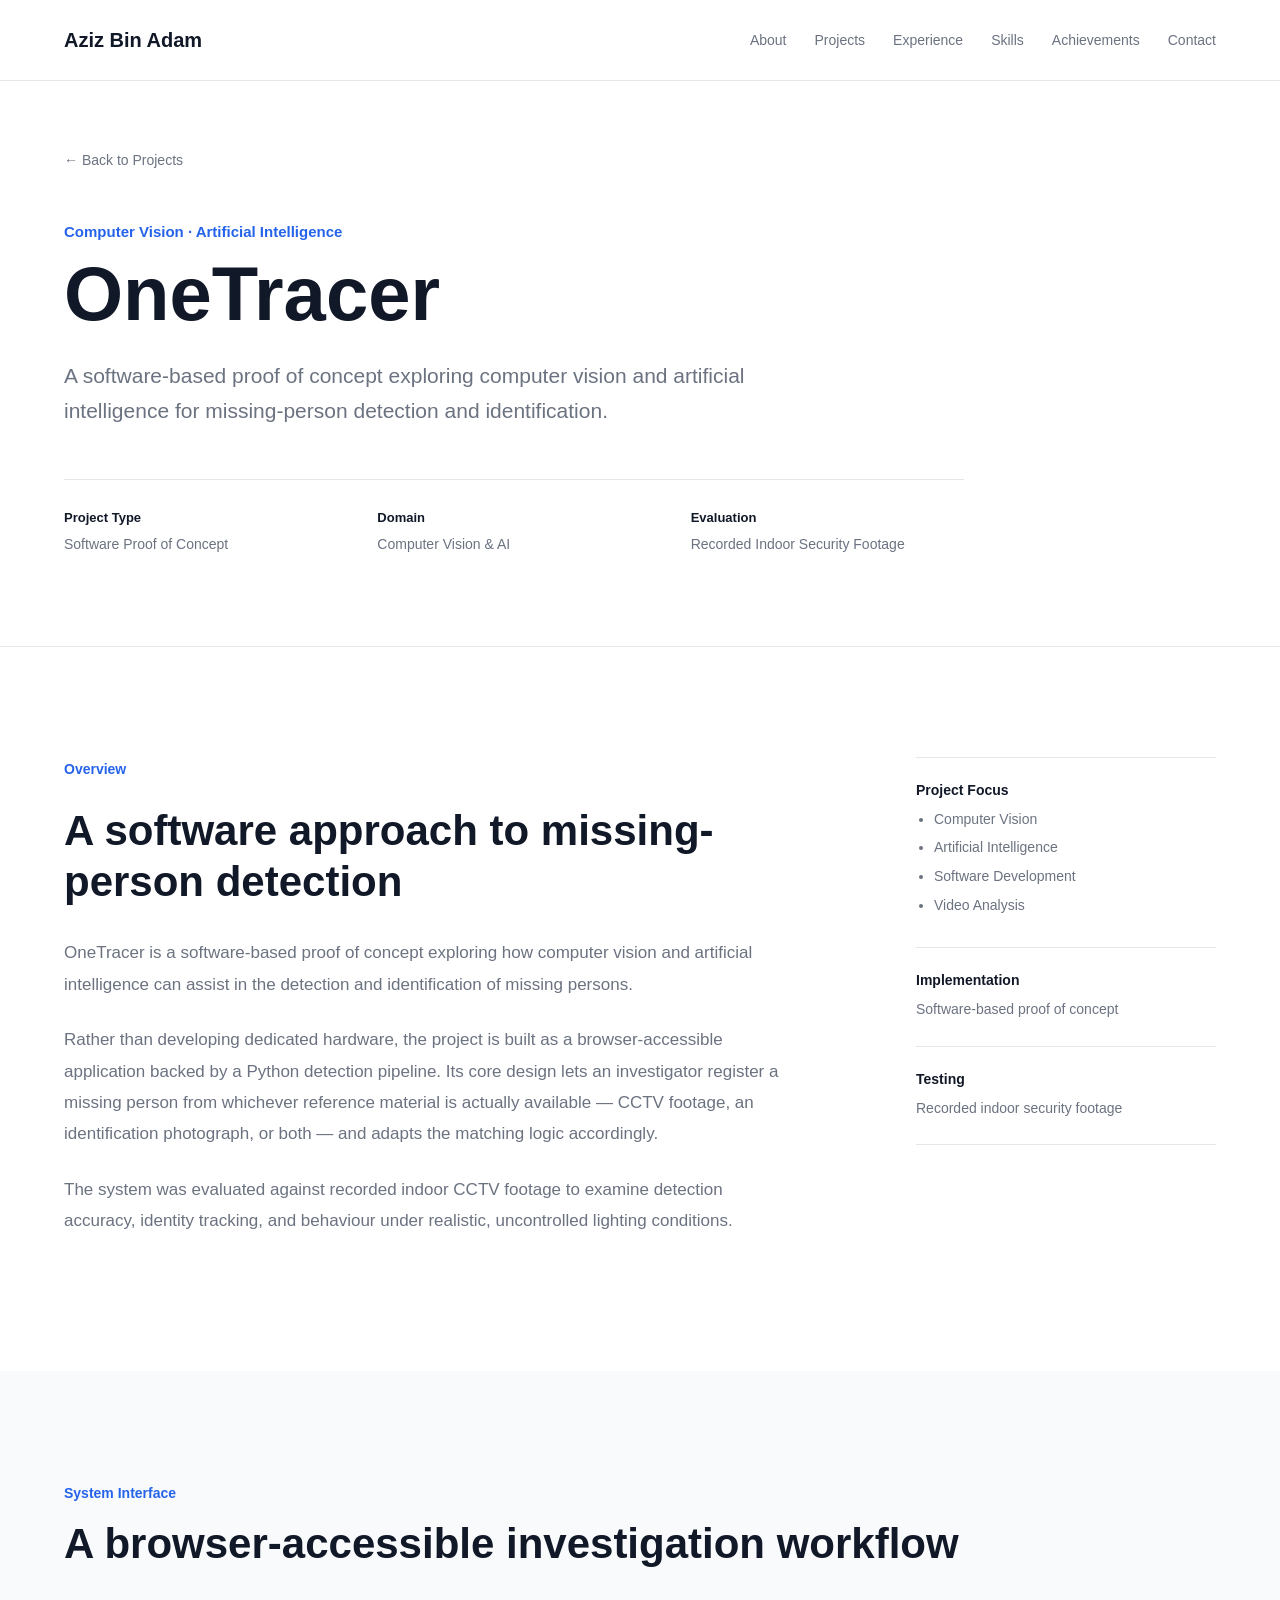
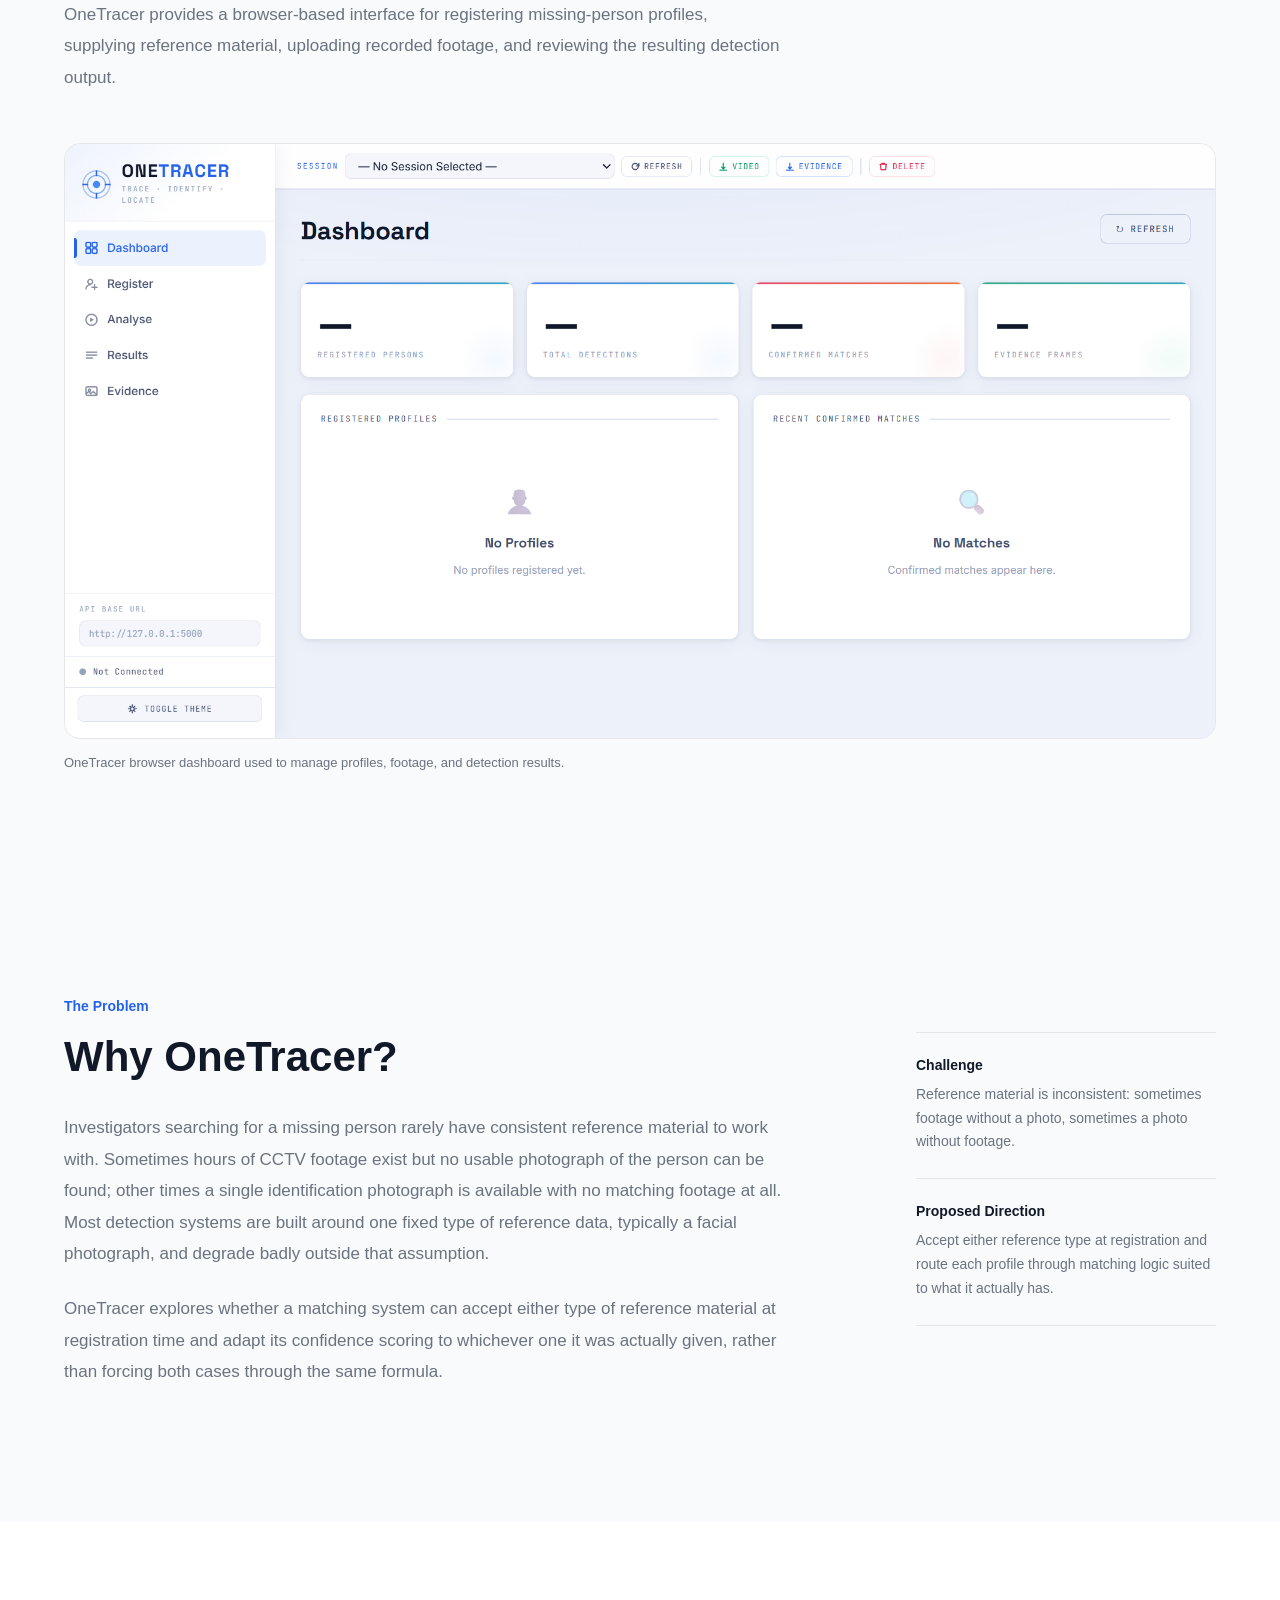
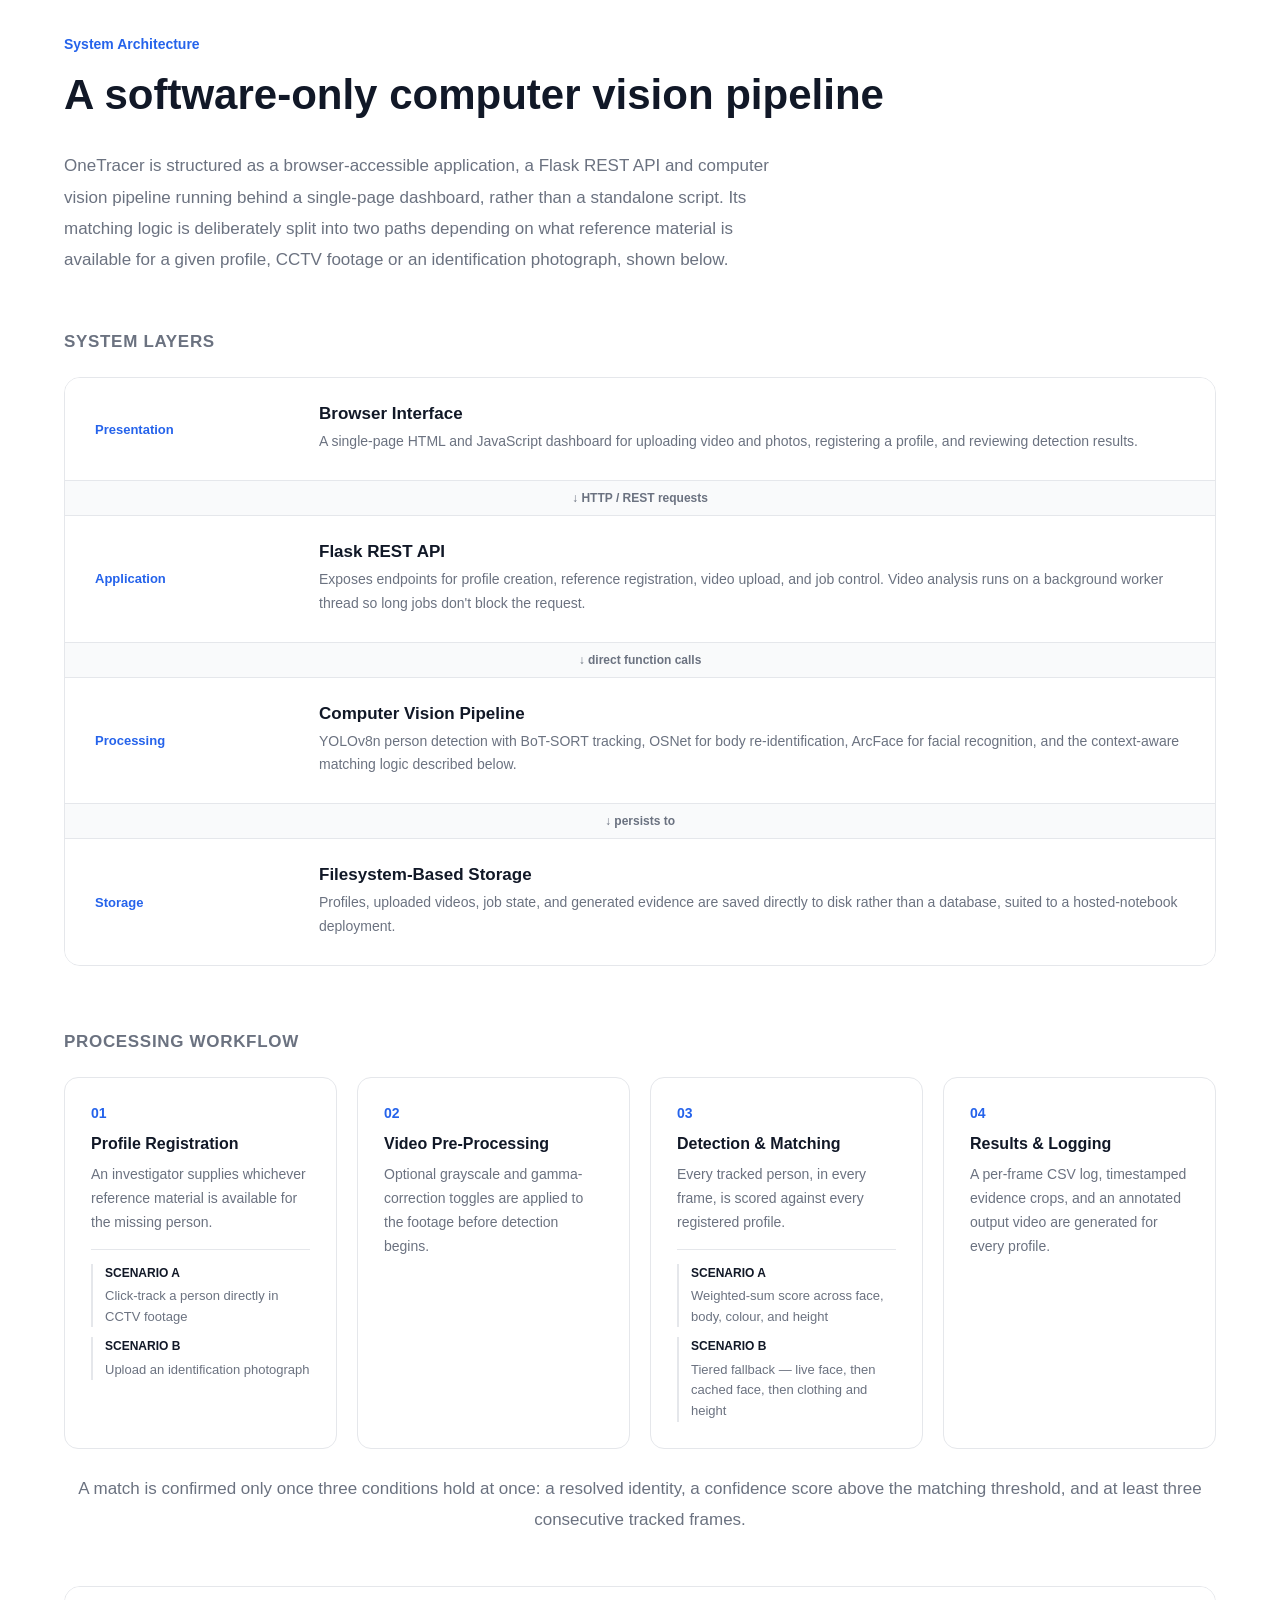
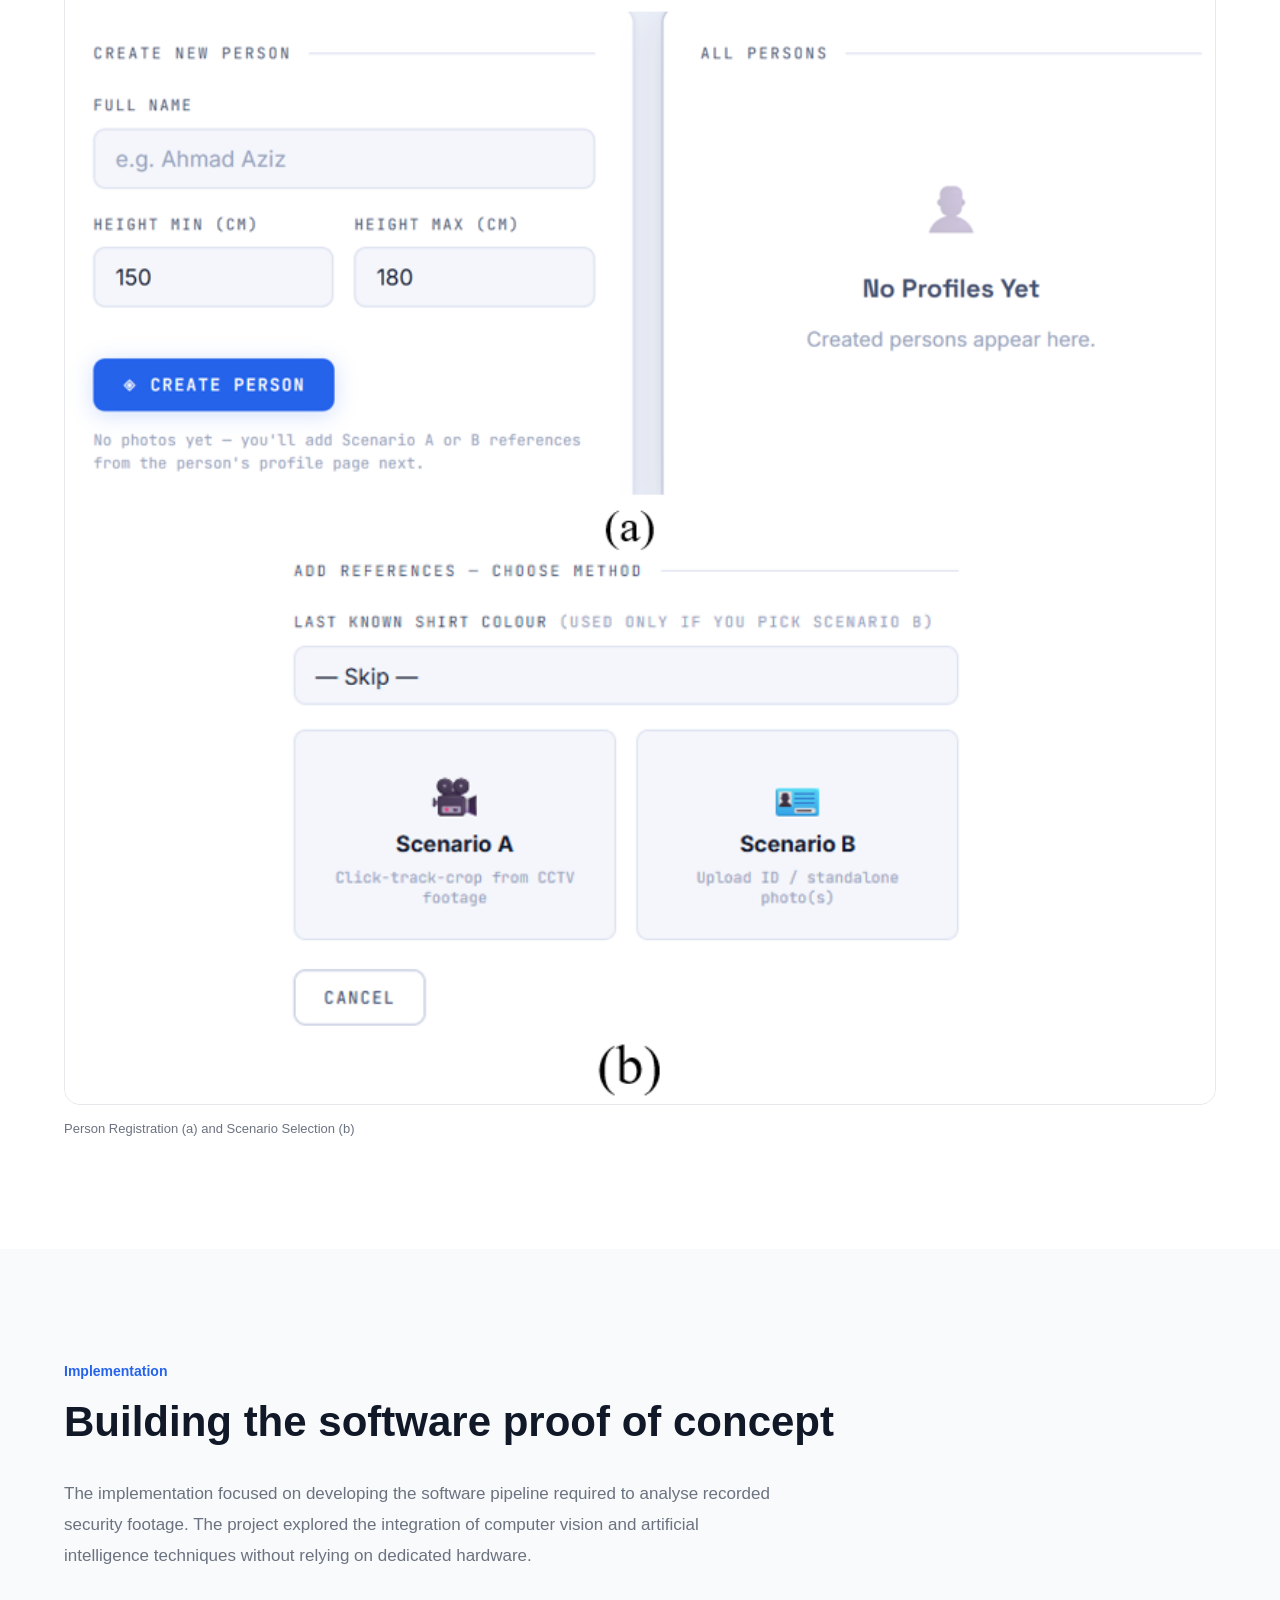
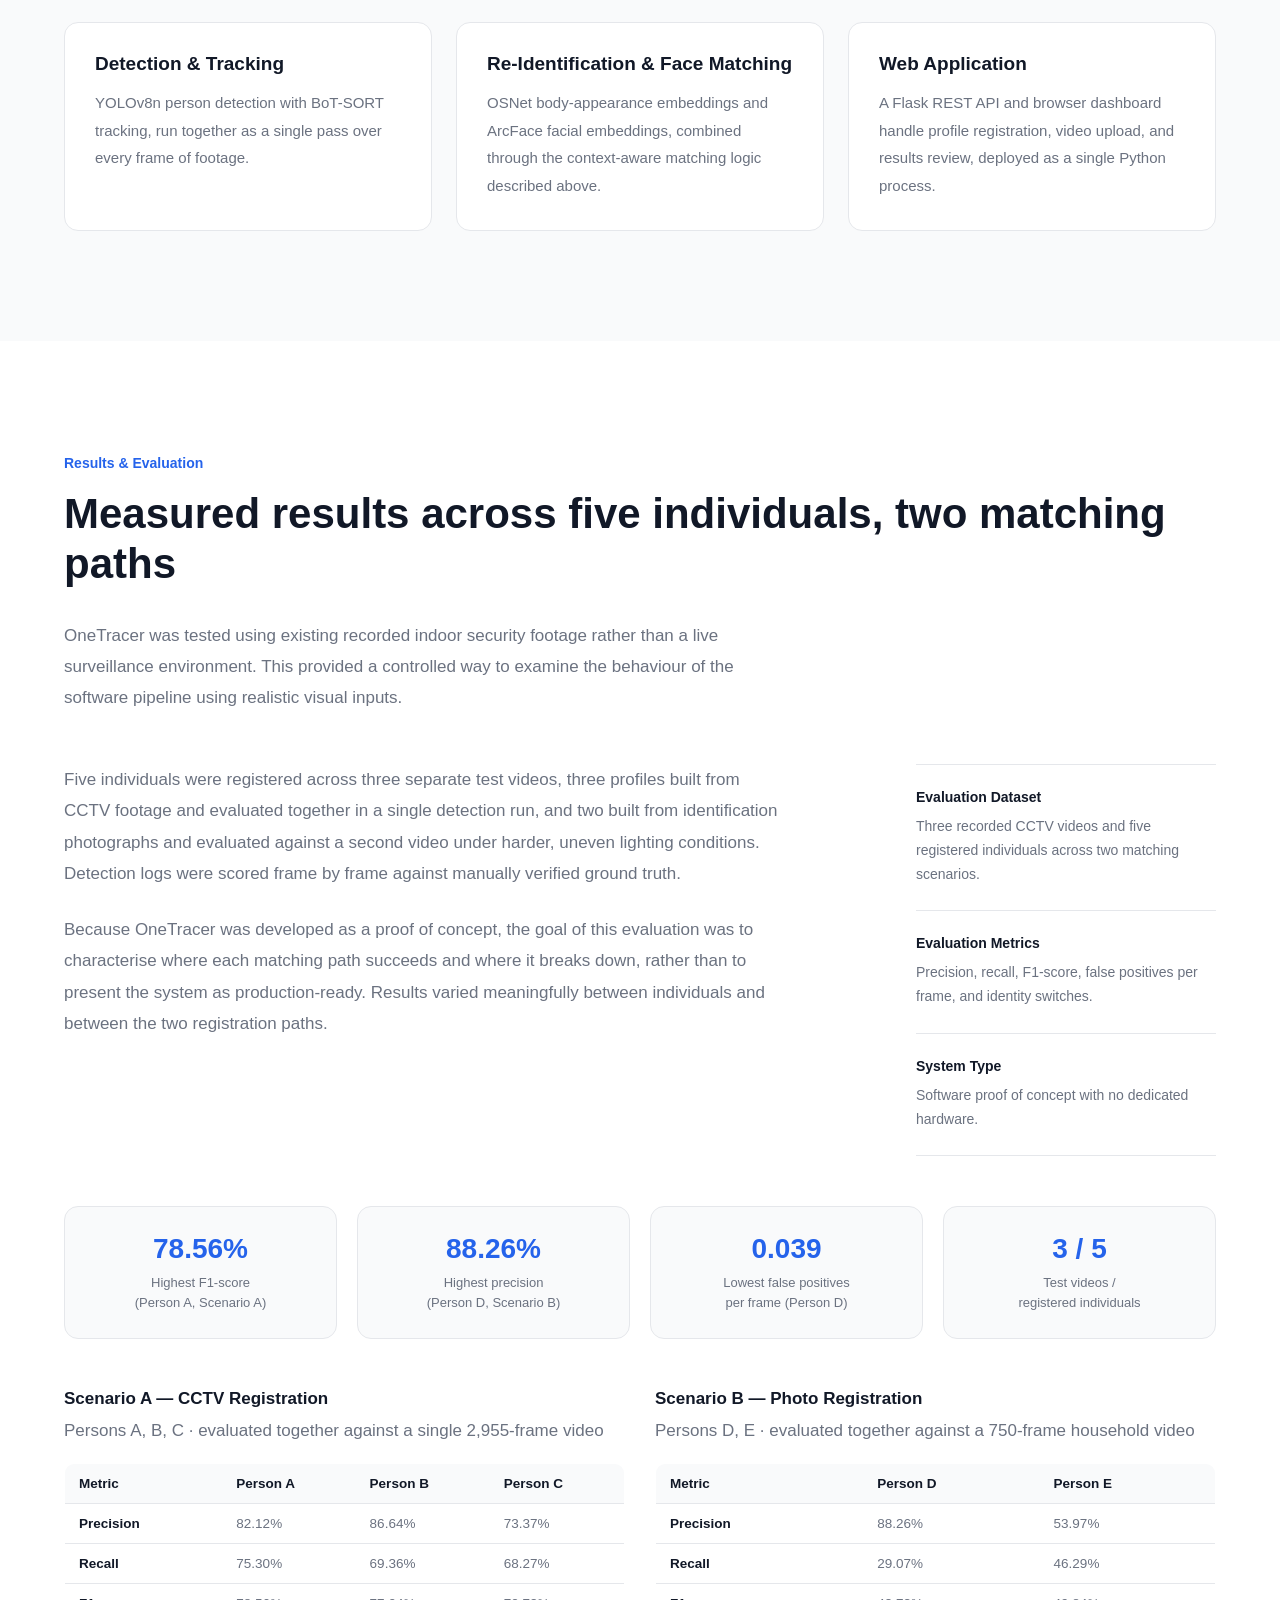
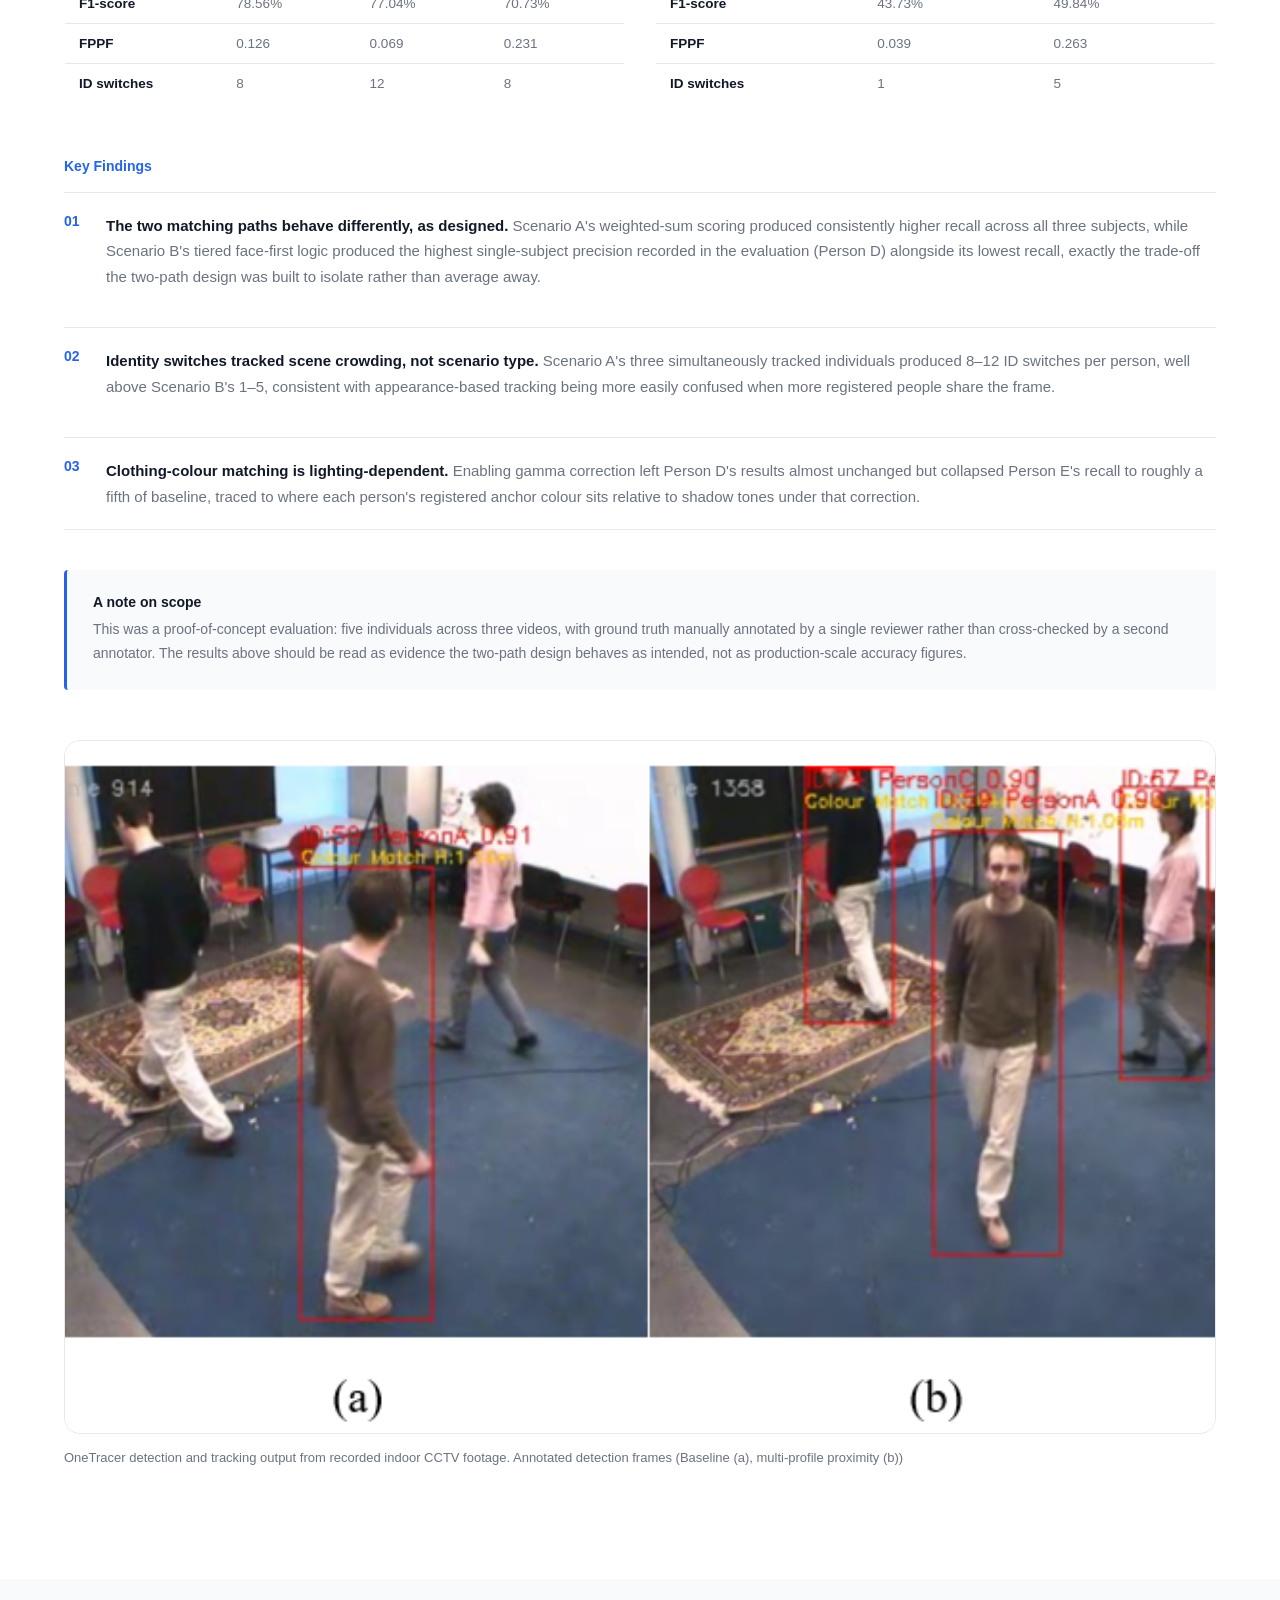
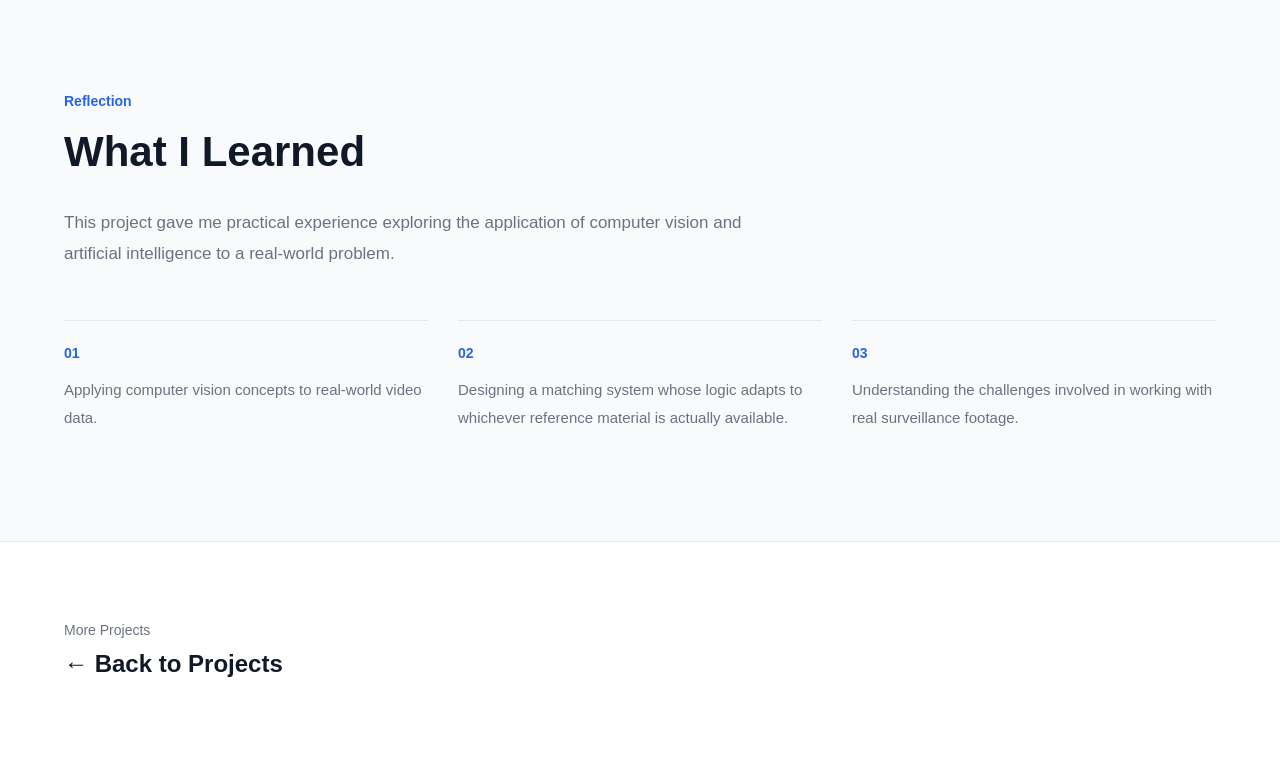
==== projects/onetracer.html @ 80091f70 "Add projects section and project pages" ====
<!DOCTYPE html>
<html lang="en">

<head>

    <meta charset="UTF-8">

    <meta
        name="viewport"
        content="width=device-width, initial-scale=1.0"
    >

    <title>OneTracer | Aziz Bin Adam</title>

    <meta
        name="description"
        content="OneTracer — a software-based computer vision and AI proof of concept for missing-person detection and identification."
    >

    <link
        rel="stylesheet"
        href="../css/style.css"
    >



</head>


<body>

    <!-- Navigation -->

    <nav>

        <div class="container nav-container">

            <a
                href="../index.html"
                class="logo"
            >
                Aziz Bin Adam
            </a>


            <button
                class="menu-toggle"
                aria-label="Open navigation menu"
            >
                ☰
            </button>


            <ul class="nav-links">

                <li>
                    <a href="../index.html#about">
                        About
                    </a>
                </li>

                <li>
                    <a href="../index.html#projects">
                        Projects
                    </a>
                </li>

                <li>
                    <a href="../index.html#experience">
                        Experience
                    </a>
                </li>

                <li>
                    <a href="../index.html#skills">
                        Skills
                    </a>
                </li>

                <li>
                    <a href="../index.html#achievements">
                        Achievements
                    </a>
                </li>

                <li>
                    <a href="../index.html#contact">
                        Contact
                    </a>
                </li>

            </ul>

        </div>

    </nav>


    <!-- Project Hero -->

    <main>

        <section class="project-hero">

            <div class="container">

                <a
                    href="../index.html#projects"
                    class="back-link"
                >
                    ← Back to Projects
                </a>


                <p class="intro">
                    Computer Vision · Artificial Intelligence
                </p>


                <h1>
                    OneTracer
                </h1>


                <p class="project-lead">

                    A software-based proof of concept exploring
                    computer vision and artificial intelligence
                    for missing-person detection and identification.

                </p>


                <div class="project-meta">

                    <div>

                        <span class="meta-label">
                            Project Type
                        </span>

                        <span class="meta-value">
                            Software Proof of Concept
                        </span>

                    </div>


                    <div>

                        <span class="meta-label">
                            Domain
                        </span>

                        <span class="meta-value">
                            Computer Vision & AI
                        </span>

                    </div>


                    <div>

                        <span class="meta-label">
                            Evaluation
                        </span>

                        <span class="meta-value">
                            Recorded Indoor Security Footage
                        </span>

                    </div>

                </div>

            </div>

        </section>


        <!-- Overview -->

        <section class="project-section">
            <div class="container">

                <div class="project-layout">

                    <div class="project-main">

                        <p class="section-eyebrow">Overview</p>

                        <h2>A software approach to missing-person detection</h2>

                        <p>
                            OneTracer is a software-based proof of concept exploring
                            how computer vision and artificial intelligence can assist
                            in the detection and identification of missing persons.
                        </p>

                        <p>
                            Rather than developing dedicated hardware, the project is
                            built as a browser-accessible application backed by a Python
                            detection pipeline. Its core design lets an investigator
                            register a missing person from whichever reference material
                            is actually available — CCTV footage, an identification
                            photograph, or both — and adapts the matching logic accordingly.
                        </p>

                        <p>
                            The system was evaluated against recorded indoor CCTV footage
                            to examine detection accuracy, identity tracking, and behaviour
                            under realistic, uncontrolled lighting conditions.
                        </p>

                    </div>

                    <aside class="project-sidebar">

                        <div class="info-block">
                            <h3>Project Focus</h3>
                            <ul>
                                <li>Computer Vision</li>
                                <li>Artificial Intelligence</li>
                                <li>Software Development</li>
                                <li>Video Analysis</li>
                            </ul>
                        </div>

                        <div class="info-block">
                            <h3>Implementation</h3>
                            <p>Software-based proof of concept</p>
                        </div>

                        <div class="info-block">
                            <h3>Testing</h3>
                            <p>Recorded indoor security footage</p>
                        </div>

                    </aside>

                </div>

            </div>
        </section>

            <!-- System Interface -->

            <section class="project-section project-section-alt">

                <div class="container">

                    <p class="section-eyebrow">
                        System Interface
                    </p>

                    <h2>
                        A browser-accessible investigation workflow
                    </h2>

                    <p class="section-description">

                        OneTracer provides a browser-based interface for registering
                        missing-person profiles, supplying reference material, uploading
                        recorded footage, and reviewing the resulting detection output.

                    </p>

                    <figure class="project-media-item">

                        <img
                            src="../images/onetracer/dashboard.png"
                            alt="OneTracer browser dashboard"
                        >

                        <figcaption>
                            OneTracer browser dashboard used to manage profiles,
                            footage, and detection results.
                        </figcaption>

                    </figure>

                </div>

            </section>

        <!-- Problem -->

        <section class="project-section project-section-alt">
            <div class="container">

                <p class="section-eyebrow">The Problem</p>

                <div class="project-layout">

                    <div class="project-main">

                        <h2>Why OneTracer?</h2>

                        <p>
                            Investigators searching for a missing person rarely have
                            consistent reference material to work with. Sometimes hours of
                            CCTV footage exist but no usable photograph of the person can
                            be found; other times a single identification photograph is
                            available with no matching footage at all. Most detection
                            systems are built around one fixed type of reference data,
                            typically a facial photograph, and degrade badly outside that
                            assumption.
                        </p>

                        <p>
                            OneTracer explores whether a matching system can accept either
                            type of reference material at registration time and adapt its
                            confidence scoring to whichever one it was actually given,
                            rather than forcing both cases through the same formula.
                        </p>

                    </div>

                    <aside class="project-sidebar">

                        <div class="info-block">
                            <h3>Challenge</h3>
                            <p>
                                Reference material is inconsistent: sometimes footage
                                without a photo, sometimes a photo without footage.
                            </p>
                        </div>

                        <div class="info-block">
                            <h3>Proposed Direction</h3>
                            <p>
                                Accept either reference type at registration and route
                                each profile through matching logic suited to what it
                                actually has.
                            </p>
                        </div>

                    </aside>

                </div>

            </div>
        </section>


        <!-- System Architecture -->

        <section class="project-section">

            <div class="container">

                <p class="section-eyebrow">
                    System Architecture
                </p>

                <h2>
                    A software-only computer vision pipeline
                </h2>

                <p class="section-description">

                    OneTracer is structured as a browser-accessible application, a
                    Flask REST API and computer vision pipeline running behind a
                    single-page dashboard, rather than a standalone script. Its
                    matching logic is deliberately split into two paths depending on
                    what reference material is available for a given profile, CCTV
                    footage or an identification photograph, shown below.

                </p>

                <div class="arch-diagram">

                    <p class="arch-label">
                        System Layers
                    </p>

                    <div class="arch-layers">

                        <div class="arch-layer">

                            <span class="arch-layer-tag">
                                Presentation
                            </span>

                            <div>
                                <h3>Browser Interface</h3>
                                <p>
                                    A single-page HTML and JavaScript dashboard for uploading
                                    video and photos, registering a profile, and reviewing
                                    detection results.
                                </p>
                            </div>

                        </div>

                        <div class="arch-connector">
                            ↓ HTTP / REST requests
                        </div>

                        <div class="arch-layer">

                            <span class="arch-layer-tag">
                                Application
                            </span>

                            <div>
                                <h3>Flask REST API</h3>
                                <p>
                                    Exposes endpoints for profile creation, reference
                                    registration, video upload, and job control. Video
                                    analysis runs on a background worker thread so long jobs
                                    don't block the request.
                                </p>
                            </div>

                        </div>

                        <div class="arch-connector">
                            ↓ direct function calls
                        </div>

                        <div class="arch-layer">

                            <span class="arch-layer-tag">
                                Processing
                            </span>

                            <div>
                                <h3>Computer Vision Pipeline</h3>
                                <p>
                                    YOLOv8n person detection with BoT-SORT tracking, OSNet
                                    for body re-identification, ArcFace for facial
                                    recognition, and the context-aware matching logic
                                    described below.
                                </p>
                            </div>

                        </div>

                        <div class="arch-connector">
                            ↓ persists to
                        </div>

                        <div class="arch-layer">

                            <span class="arch-layer-tag">
                                Storage
                            </span>

                            <div>
                                <h3>Filesystem-Based Storage</h3>
                                <p>
                                    Profiles, uploaded videos, job state, and generated
                                    evidence are saved directly to disk rather than a
                                    database, suited to a hosted-notebook deployment.
                                </p>
                            </div>

                        </div>

                    </div>

                    <p class="arch-label">
                        Processing Workflow
                    </p>

                    <div class="arch-workflow">

                        <div class="arch-module">

                            <span class="arch-module-num">01</span>

                            <h3>Profile Registration</h3>

                            <p>
                                An investigator supplies whichever reference material is
                                available for the missing person.
                            </p>

                            <div class="arch-branches">

                                <div class="arch-branch">
                                    <strong>Scenario A</strong>
                                    Click-track a person directly in CCTV footage
                                </div>

                                <div class="arch-branch">
                                    <strong>Scenario B</strong>
                                    Upload an identification photograph
                                </div>

                            </div>

                        </div>

                        <div class="arch-module">

                            <span class="arch-module-num">02</span>

                            <h3>Video Pre-Processing</h3>

                            <p>
                                Optional grayscale and gamma-correction toggles are applied
                                to the footage before detection begins.
                            </p>

                        </div>

                        <div class="arch-module">

                            <span class="arch-module-num">03</span>

                            <h3>Detection &amp; Matching</h3>

                            <p>
                                Every tracked person, in every frame, is scored against
                                every registered profile.
                            </p>

                            <div class="arch-branches">

                                <div class="arch-branch">
                                    <strong>Scenario A</strong>
                                    Weighted-sum score across face, body, colour, and height
                                </div>

                                <div class="arch-branch">
                                    <strong>Scenario B</strong>
                                    Tiered fallback — live face, then cached face, then
                                    clothing and height
                                </div>

                            </div>

                        </div>

                        <div class="arch-module">

                            <span class="arch-module-num">04</span>

                            <h3>Results &amp; Logging</h3>

                            <p>
                                A per-frame CSV log, timestamped evidence crops, and an
                                annotated output video are generated for every profile.
                            </p>

                        </div>

                    </div>

                    <p class="arch-note">
                        A match is confirmed only once three conditions hold at once: a
                        resolved identity, a confidence score above the matching threshold,
                        and at least three consecutive tracked frames.
                    </p>
                    
                    <div class="project-media-grid">

                        <figure class="project-media-item">

                            <img
                                src="../images/onetracer/registration.png"
                                alt="OneTracer missing-person profile registration interface"
                            >

                            <figcaption>
                                Person Registration (a) and Scenario Selection (b)
                            </figcaption>

                        </figure>

                    </div>
                </div>

            </div>

        </section>


        <!-- Implementation -->

        <section class="project-section project-section-alt">

            <div class="container">

                <p class="section-eyebrow">
                    Implementation
                </p>

                <h2>
                    Building the software proof of concept
                </h2>

                <p class="section-description">

                    The implementation focused on developing the software pipeline
                    required to analyse recorded security footage. The project
                    explored the integration of computer vision and artificial
                    intelligence techniques without relying on dedicated hardware.

                </p>


                <div class="technology-grid">

                    <div class="technology-card">
                        <h3>Detection &amp; Tracking</h3>
                        <p>
                            YOLOv8n person detection with BoT-SORT tracking, run
                            together as a single pass over every frame of footage.
                        </p>
                    </div>

                    <div class="technology-card">
                        <h3>Re-Identification &amp; Face Matching</h3>
                        <p>
                            OSNet body-appearance embeddings and ArcFace facial
                            embeddings, combined through the context-aware matching
                            logic described above.
                        </p>
                    </div>

                    <div class="technology-card">
                        <h3>Web Application</h3>
                        <p>
                            A Flask REST API and browser dashboard handle profile
                            registration, video upload, and results review, deployed
                            as a single Python process.
                        </p>
                    </div>

                </div>

            </div>

        </section>


        <!-- Testing & Evaluation -->

        <section class="project-section">

            <div class="container">

                <p class="section-eyebrow">
                    Results &amp; Evaluation
                </p>

                <h2>
                    Measured results across five individuals, two matching paths
                </h2>

                <p class="section-description">

                    OneTracer was tested using existing recorded indoor security
                    footage rather than a live surveillance environment. This
                    provided a controlled way to examine the behaviour of the
                    software pipeline using realistic visual inputs.

                </p>


                <div class="project-layout">

                    <div class="project-main">

                        <p>
                            Five individuals were registered across three separate test
                            videos, three profiles built from CCTV footage and evaluated
                            together in a single detection run, and two built from
                            identification photographs and evaluated against a second
                            video under harder, uneven lighting conditions. Detection
                            logs were scored frame by frame against manually verified
                            ground truth.
                        </p>

                        <p>
                            Because OneTracer was developed as a proof of concept, the
                            goal of this evaluation was to characterise where each
                            matching path succeeds and where it breaks down, rather than
                            to present the system as production-ready. Results varied
                            meaningfully between individuals and between the two
                            registration paths.
                        </p>

                    </div>


                    <aside class="project-sidebar">

                        <div class="info-block">
                            <h3>Evaluation Dataset</h3>
                            <p>
                                Three recorded CCTV videos and five registered individuals
                                across two matching scenarios.
                            </p>
                        </div>

                        <div class="info-block">
                            <h3>Evaluation Metrics</h3>
                            <p>
                                Precision, recall, F1-score, false positives per frame,
                                and identity switches.
                            </p>
                        </div>


                        <div class="info-block">

                            <h3>
                                System Type
                            </h3>

                            <p>
                                Software proof of concept with no dedicated hardware.
                            </p>

                        </div>

                    </aside>

                </div>
                
                <div class="results-stats">

                    <div class="stat-card">
                        <div class="stat-value">78.56%</div>
                        <div class="stat-label">Highest F1-score<br>(Person A, Scenario A)</div>
                    </div>

                    <div class="stat-card">
                        <div class="stat-value">88.26%</div>
                        <div class="stat-label">Highest precision<br>(Person D, Scenario B)</div>
                    </div>

                    <div class="stat-card">
                        <div class="stat-value">0.039</div>
                        <div class="stat-label">Lowest false positives<br>per frame (Person D)</div>
                    </div>

                    <div class="stat-card">
                        <div class="stat-value">3 / 5</div>
                        <div class="stat-label">Test videos /<br>registered individuals</div>
                    </div>

                </div>

                <div class="results-tables">

                    <div class="results-table-block">

                        <h3>Scenario A — CCTV Registration</h3>
                        <p class="results-table-note">
                            Persons A, B, C · evaluated together against a single
                            2,955-frame video
                        </p>

                        <table class="results-table">
                            <thead>
                                <tr>
                                    <th>Metric</th>
                                    <th>Person A</th>
                                    <th>Person B</th>
                                    <th>Person C</th>
                                </tr>
                            </thead>
                            <tbody>
                                <tr>
                                    <td>Precision</td>
                                    <td>82.12%</td>
                                    <td>86.64%</td>
                                    <td>73.37%</td>
                                </tr>
                                <tr>
                                    <td>Recall</td>
                                    <td>75.30%</td>
                                    <td>69.36%</td>
                                    <td>68.27%</td>
                                </tr>
                                <tr>
                                    <td>F1-score</td>
                                    <td>78.56%</td>
                                    <td>77.04%</td>
                                    <td>70.73%</td>
                                </tr>
                                <tr>
                                    <td>FPPF</td>
                                    <td>0.126</td>
                                    <td>0.069</td>
                                    <td>0.231</td>
                                </tr>
                                <tr>
                                    <td>ID switches</td>
                                    <td>8</td>
                                    <td>12</td>
                                    <td>8</td>
                                </tr>
                            </tbody>
                        </table>

                    </div>

                    <div class="results-table-block">

                        <h3>Scenario B — Photo Registration</h3>
                        <p class="results-table-note">
                            Persons D, E · evaluated together against a 750-frame
                            household video
                        </p>

                        <table class="results-table">
                            <thead>
                                <tr>
                                    <th>Metric</th>
                                    <th>Person D</th>
                                    <th>Person E</th>
                                </tr>
                            </thead>
                            <tbody>
                                <tr>
                                    <td>Precision</td>
                                    <td>88.26%</td>
                                    <td>53.97%</td>
                                </tr>
                                <tr>
                                    <td>Recall</td>
                                    <td>29.07%</td>
                                    <td>46.29%</td>
                                </tr>
                                <tr>
                                    <td>F1-score</td>
                                    <td>43.73%</td>
                                    <td>49.84%</td>
                                </tr>
                                <tr>
                                    <td>FPPF</td>
                                    <td>0.039</td>
                                    <td>0.263</td>
                                </tr>
                                <tr>
                                    <td>ID switches</td>
                                    <td>1</td>
                                    <td>5</td>
                                </tr>
                            </tbody>
                        </table>

                    </div>

                </div>

                <p class="section-eyebrow findings-heading">
                    Key Findings
                </p>

                <div class="findings-list">

                    <div class="finding-item">
                        <span>01</span>
                        <p>
                            <strong>The two matching paths behave differently, as designed.</strong>
                            Scenario A's weighted-sum scoring produced consistently higher
                            recall across all three subjects, while Scenario B's tiered
                            face-first logic produced the highest single-subject precision
                            recorded in the evaluation (Person D) alongside its lowest
                            recall, exactly the trade-off the two-path design was built to
                            isolate rather than average away.
                        </p>
                    </div>

                    <div class="finding-item">
                        <span>02</span>
                        <p>
                            <strong>Identity switches tracked scene crowding, not scenario
                            type.</strong> Scenario A's three simultaneously tracked
                            individuals produced 8–12 ID switches per person, well above
                            Scenario B's 1–5, consistent with appearance-based tracking
                            being more easily confused when more registered people share
                            the frame.
                        </p>
                    </div>

                    <div class="finding-item">
                        <span>03</span>
                        <p>
                            <strong>Clothing-colour matching is lighting-dependent.</strong>
                            Enabling gamma correction left Person D's results almost
                            unchanged but collapsed Person E's recall to roughly a fifth of
                            baseline, traced to where each person's registered anchor
                            colour sits relative to shadow tones under that correction.
                        </p>
                    </div>

                </div>

                <div class="limitations-note">
                    <h4>A note on scope</h4>
                    <p>
                        This was a proof-of-concept evaluation: five individuals across
                        three videos, with ground truth manually annotated by a single
                        reviewer rather than cross-checked by a second annotator. The
                        results above should be read as evidence the two-path design
                        behaves as intended, not as production-scale accuracy figures.
                    </p>
                </div>

                <div class="project-media">

                    <figure class="project-media-item">

                        <img
                            src="../images/onetracer/detection-result.png"
                            alt="OneTracer detecting and tracking a person in recorded indoor CCTV footage"
                        >

                        <figcaption>
                            OneTracer detection and tracking output from recorded indoor CCTV footage. Annotated detection frames (Baseline (a), multi-profile proximity (b))
                        </figcaption>

                    </figure>

                </div>

            </div>

        </section>


        <!-- Results -->

        <section class="project-section project-section-alt">

            <div class="container">

                <p class="section-eyebrow">
                    Reflection
                </p>

                <h2>
                    What I Learned
                </h2>

                <p class="section-description">

                    This project gave me practical experience
                    exploring the application of computer vision
                    and artificial intelligence to a real-world
                    problem.

                </p>


                <div class="learning-list">

                    <div>

                        <strong>
                            01
                        </strong>

                        <p>
                            Applying computer vision concepts
                            to real-world video data.
                        </p>

                    </div>


                    <div>

                        <strong>02</strong>

                        <p>
                            Designing a matching system whose logic adapts to
                            whichever reference material is actually available.
                        </p>

                    </div>


                    <div>

                        <strong>
                            03
                        </strong>

                        <p>
                            Understanding the challenges involved
                            in working with real surveillance footage.
                        </p>

                    </div>

                </div>

            </div>

        </section>


        <!-- Navigation -->

        <section class="project-next">

            <div class="container">

                <p>
                    More Projects
                </p>

                <a href="../index.html#projects">
                    ← Back to Projects
                </a>

            </div>

        </section>

    </main>


    <script src="../js/script.js"></script>

</body>

</html>
---- css/style.css ----
/* Reset */

*{
    margin:0;
    padding:0;
    box-sizing:border-box;
}

/* Design Variables */

:root{

    --primary:#2563EB;

    --text:#111827;

    --secondary:#6B7280;

    --background:#FFFFFF;

    --surface:#F9FAFB;

    --border:#E5E7EB;

    --max-width:1200px;

}

/* Base */

body{

    font-family:'Inter',sans-serif;

    color: var(--text);

    background: var(--background);

}

/* Navigation */

nav {
    border-bottom: 1px solid var(--border);
    background: var(--background);
}

.nav-container {
    display: flex;
    justify-content: space-between;
    align-items: center;

    min-height: 80px;
}

.logo {
    font-family: 'Poppins', sans-serif;
    font-size: 20px;
    font-weight: 700;

    color: var(--text);
    text-decoration: none;
}

.nav-links {
    display: flex;
    align-items: center;
    gap: 28px;

    list-style: none;
}

.nav-links a {
    color: var(--secondary);
    text-decoration: none;

    font-size: 14px;
    font-weight: 500;

    transition: color 0.2s ease;
}

.nav-links a:hover {
    color: var(--primary);
}

.menu-toggle {
    display: none;

    border: none;
    background: none;

    font-size: 28px;
    color: var(--text);

    cursor: pointer;
}

/* Hero */

.hero {
    padding: 120px 0;
}

.hero-container {
    display: grid;

    grid-template-columns: 1.4fr 0.8fr;

    align-items: center;

    gap: 80px;
}

.hero-content {
    max-width: 700px;
}

.intro {
    color: var(--primary);

    font-size: 15px;
    font-weight: 600;

    margin-bottom: 12px;
}

.hero h1 {
    font-family: 'Poppins', sans-serif;

    font-size: clamp(48px, 6vw, 72px);
    line-height: 1.05;

    margin-bottom: 20px;
}

.hero h2 {
    color: var(--secondary);

    font-size: 24px;
    font-weight: 500;

    line-height: 1.5;

    margin-bottom: 28px;
}

.description {
    max-width: 650px;

    color: var(--secondary);

    line-height: 1.8;

    font-size: 17px;

    margin-bottom: 40px;
}

.hero-image {
    display: flex;
    justify-content: center;
}

.profile-image {
    width: 320px;
    height: 400px;

    object-fit: cover;

    border-radius: 20px;

    display: block;
}

/* Buttons */

.buttons{

    display:flex;

    gap:20px;

}

.primary{

    background: var(--primary);

    color:var(--background);

    padding:14px 28px;

    border-radius:10px;

    text-decoration:none;

}

.secondary{

    border:1px solid var(--border);

    color:var(--text);

    padding:14px 28px;

    border-radius:10px;

    text-decoration:none;

}

/* Layout */

.container{

    width:min(90%,var(--max-width));

    margin:auto;

}

section{

    padding:100px 0;

}

/* Section Titles */

.section-title{

    font-family:'Poppins',sans-serif;

    font-size:38px;

    margin-bottom:20px;

}

.section-description{

    color:var(--secondary);

    max-width:700px;

    line-height:1.8;

    margin-bottom:50px;

}

/*
  About
*/

.section-heading {
    margin-bottom: 45px;
}

.about-grid {
    display: grid;

    grid-template-columns: 1.3fr 0.7fr;

    gap: 100px;

    align-items: start;
}

.about-text {
    max-width: 700px;
}

.about-text p {
    color: var(--secondary);

    font-size: 17px;

    line-height: 1.8;

    margin-bottom: 24px;
}

.about-details {
    border-top: 1px solid var(--border);
}

.detail-item {
    padding: 22px 0;

    border-bottom: 1px solid var(--border);
}

.detail-label {
    display: block;

    color: var(--text);

    font-size: 14px;
    font-weight: 600;

    margin-bottom: 8px;
}

.detail-value {
    display: block;

    color: var(--secondary);

    font-size: 15px;

    line-height: 1.6;
}

/*
   Projects
*/

.projects-grid {
    display: grid;

    grid-template-columns: repeat(2, 1fr);

    gap: 30px;
}


/* Project Card */

.project-card {
    border: 1px solid var(--border);

    border-radius: 16px;

    overflow: hidden;

    background: var(--background);

    transition:
        transform 0.2s ease,
        box-shadow 0.2s ease;
}

.project-card:hover {
    transform: translateY(-4px);

    box-shadow:
        0 12px 30px rgba(17, 24, 39, 0.08);
}


/* Featured Project */

.project-card.featured {
    grid-column: span 2;

    display: grid;

    grid-template-columns: 1.1fr 0.9fr;
}


/* Project Image */

.project-image {
    min-height: 260px;

    display: flex;

    align-items: center;
    justify-content: center;

    background: var(--surface);

    border-bottom: 1px solid var(--border);

    color: var(--secondary);

    font-size: 14px;
}

.project-card.featured .project-image {
    min-height: 360px;

    border-bottom: none;

    border-right: 1px solid var(--border);
}

.project-thumbnail {
    width: 100%;

    height: 100%;

    object-fit: cover;

    display: block;
}

/* Project Content */

.project-content {
    padding: 32px;
}

.project-type {
    color: var(--primary);

    font-size: 13px;

    font-weight: 600;

    margin-bottom: 10px;
}

.project-content h3 {
    font-family: 'Poppins', sans-serif;

    font-size: 26px;

    line-height: 1.3;

    margin-bottom: 15px;
}

.project-description {
    color: var(--secondary);

    font-size: 15px;

    line-height: 1.7;

    margin-bottom: 24px;
}


/* Tags */

.project-tags {
    display: flex;

    flex-wrap: wrap;

    gap: 8px;

    margin-bottom: 28px;
}

.project-tags span {
    padding: 6px 10px;

    border: 1px solid var(--border);

    border-radius: 6px;

    color: var(--secondary);

    font-size: 12px;
}


/* Project Link */

.project-link {
    display: inline-flex;

    align-items: center;

    gap: 8px;

    color: var(--text);

    text-decoration: none;

    font-size: 14px;

    font-weight: 600;
}

.project-link span {
    color: var(--primary);

    transition: transform 0.2s ease;
}

.project-link:hover span {
    transform: translateX(4px);
}

/* 
   Responsive Design
 */

@media (max-width: 768px) {

    /* Navigation */

    .nav-container {
        min-height: 70px;
    }

    .nav-links {
        gap: 16px;
    }

    .nav-links a {
        font-size: 13px;
    }


    /* Hero */

    .hero {
        padding: 80px 0;
    }

    .hero-container {
        grid-template-columns: 1fr;
        gap: 50px;
    }

    .hero-content {
        max-width: 100%;
    }

    .hero h1 {
        font-size: clamp(42px, 12vw, 56px);
    }

    .hero h2 {
        font-size: 21px;
    }

    .description {
        font-size: 16px;
    }


    /* Hero Image */

    .hero-image {
        justify-content: flex-start;
    }

    .profile-image {
    width: 260px;
    height: 320px;
    }


    /* Sections */

    section {
        padding: 60px 0;
    }

    .section-title {
        font-size: 32px;
    }

        .nav-links {
        display: none;

        position: absolute;

        top: 70px;
        left: 0;

        width: 100%;

        flex-direction: column;
        align-items: flex-start;

        gap: 0;

        background: var(--background);

        border-bottom: 1px solid var(--border);
    }

    .nav-links.active {
        display: flex;
    }

    .nav-links li {
        width: 100%;
    }

    .nav-links a {
        display: block;

        width: 100%;

        padding: 16px 5%;

        font-size: 15px;
    }

    .menu-toggle {
    display: block;
    }

    .about-grid {
    grid-template-columns: 1fr;

    gap: 40px;
    }

    .about-text p {
        font-size: 16px;
    }

    .projects-grid {
        grid-template-columns: 1fr;
    }

    .project-card.featured {
        grid-column: span 1;

        display: block;
    }

    .project-card.featured .project-image {
        min-height: 260px;

        border-right: none;

        border-bottom: 1px solid var(--border);
    }

    .project-image {
        min-height: 220px;
    }

    .project-content {
        padding: 26px;
    }

}

/*
   Project Page
*/

/* Project Hero */

.project-hero {
    padding: 70px 0 90px;
    border-bottom: 1px solid var(--border);
}

.back-link {
    display: inline-block;

    margin-bottom: 55px;

    color: var(--secondary);

    font-size: 14px;
    font-weight: 500;

    text-decoration: none;

    transition: color 0.2s ease;
}

.back-link:hover {
    color: var(--primary);
}

.project-hero .intro {
    margin-bottom: 14px;
}

.project-hero h1 {
    font-family: 'Poppins', sans-serif;

    font-size: clamp(48px, 7vw, 76px);

    line-height: 1.05;

    margin-bottom: 24px;
}

.project-lead {
    max-width: 760px;

    color: var(--secondary);

    font-size: 21px;

    line-height: 1.7;

    margin-bottom: 50px;
}


/* Project Metadata */

.project-meta {
    display: grid;

    grid-template-columns: repeat(3, 1fr);

    gap: 40px;

    max-width: 900px;

    padding-top: 30px;

    border-top: 1px solid var(--border);
}

.project-meta > div {
    display: flex;

    flex-direction: column;

    gap: 8px;
}

.meta-label {
    color: var(--text);

    font-size: 13px;

    font-weight: 700;
}

.meta-value {
    color: var(--secondary);

    font-size: 14px;

    line-height: 1.6;
}


/* Project Sections */

.project-section {
    padding: 110px 0;
}

.project-section-alt {
    background: var(--surface);
}

.project-section h2 {
    font-family: 'Poppins', sans-serif;

    color: var(--text);

    font-size: clamp(30px, 4vw, 42px);

    line-height: 1.2;

    margin-bottom: 30px;
}

.project-section p {
    color: var(--secondary);

    font-size: 17px;

    line-height: 1.85;
}

.project-section .project-main p {
    max-width: 720px;

    margin-bottom: 24px;
}


/* Section Eyebrow */

.section-eyebrow {
    color: var(--primary) !important;

    font-size: 14px !important;

    font-weight: 700;

    margin-bottom: 12px;
}


/* Project Two-Column Layout */

.project-layout {
    display: grid;

    grid-template-columns: minmax(0, 1fr) 300px;

    gap: 100px;

    align-items: start;
}


/* Sidebar */

.project-sidebar {
    border-top: 1px solid var(--border);
}

.info-block {
    padding: 24px 0;

    border-bottom: 1px solid var(--border);
}

.info-block h3 {
    color: var(--text);

    font-size: 14px;

    margin-bottom: 10px;
}

.info-block p,
.info-block li {
    color: var(--secondary);

    font-size: 14px;

    line-height: 1.7;
}

.info-block ul {
    padding-left: 18px;
}

.info-block li {
    margin-bottom: 5px;
}


/* Section Description */

.project-section > .container > .section-description {
    max-width: 720px;

    margin-bottom: 50px;
}


/* System Architecture Diagram */

.arch-diagram {
    margin-top: 50px;
}

.arch-label {
    color: var(--primary);

    font-size: 13px;

    font-weight: 700;

    text-transform: uppercase;

    letter-spacing: 0.04em;

    margin-bottom: 20px;
}

.arch-label:not(:first-child) {
    margin-top: 60px;
}

/* Layer Stack */

.arch-layers {
    border: 1px solid var(--border);

    border-radius: 16px;

    overflow: hidden;
}

.arch-layer {
    display: grid;

    grid-template-columns: 200px 1fr;

    gap: 24px;

    align-items: center;

    padding: 26px 30px;

    background: var(--background);

    border-bottom: 1px solid var(--border);
}

.arch-layer:last-child {
    border-bottom: none;
}

.arch-layer-tag {
    color: var(--primary);

    font-size: 13px;

    font-weight: 700;
}

.arch-layer h3 {
    font-family: 'Poppins', sans-serif;

    font-size: 17px;

    margin-bottom: 6px;
}

.arch-layer p {
    color: var(--secondary);

    font-size: 14px;

    line-height: 1.7;
}

.arch-connector {
    padding: 10px 30px;

    background: var(--surface);

    border-bottom: 1px solid var(--border);

    color: var(--secondary);

    font-size: 12px;

    font-weight: 600;

    text-align: center;
}

/* Workflow Modules */

.arch-workflow {
    display: grid;

    grid-template-columns: repeat(4, 1fr);

    gap: 20px;
}

.arch-module {
    padding: 26px;

    background: var(--background);

    border: 1px solid var(--border);

    border-radius: 14px;
}

.arch-module-num {
    display: inline-block;

    color: var(--primary);

    font-family: 'Poppins', sans-serif;

    font-size: 14px;

    font-weight: 700;

    margin-bottom: 14px;
}

.arch-module h3 {
    font-family: 'Poppins', sans-serif;

    font-size: 16px;

    margin-bottom: 10px;
}

.arch-module > p {
    color: var(--secondary);

    font-size: 14px;

    line-height: 1.7;

    margin-bottom: 14px;
}

.arch-branches {
    border-top: 1px solid var(--border);

    padding-top: 14px;
}

.arch-branch {
    font-size: 13px;

    line-height: 1.6;

    color: var(--secondary);

    padding-left: 12px;

    border-left: 2px solid var(--border);

    margin-bottom: 10px;
}

.arch-branch:last-child {
    margin-bottom: 0;
}

.arch-branch strong {
    display: block;

    color: var(--text);

    font-size: 12px;

    font-weight: 700;

    text-transform: uppercase;

    margin-bottom: 3px;
}

.arch-note {
    margin-top: 24px;

    color: var(--secondary);

    font-size: 14px;

    line-height: 1.7;

    text-align: center;
}


/* Technology Cards */

.technology-grid {
    display: grid;

    grid-template-columns: repeat(3, 1fr);

    gap: 24px;

    margin-top: 50px;
}

.technology-card {
    padding: 30px;

    background: var(--background);

    border: 1px solid var(--border);

    border-radius: 14px;
}

.technology-card h3 {
    font-family: 'Poppins', sans-serif;

    font-size: 19px;

    margin-bottom: 14px;
}

.technology-card p {
    font-size: 15px;
}

/* Results & Evaluation */

.results-stats {
    display: grid;

    grid-template-columns: repeat(4, 1fr);

    gap: 20px;

    margin: 50px 0;
}

.stat-card {
    padding: 26px 22px;

    background: var(--surface);

    border: 1px solid var(--border);

    border-radius: 14px;

    text-align: center;
}

.stat-value {
    font-family: 'Poppins', sans-serif;

    font-size: 28px;

    font-weight: 700;

    color: var(--primary);

    margin-bottom: 8px;
}

.stat-label {
    color: var(--secondary);

    font-size: 13px;

    line-height: 1.5;
}

/* Results Tables */

.results-tables {
    display: grid;

    grid-template-columns: 1fr 1fr;

    gap: 30px;

    margin-bottom: 50px;
}

.results-table-block h3 {
    font-family: 'Poppins', sans-serif;

    font-size: 17px;

    margin-bottom: 6px;
}

.results-table-note {
    color: var(--secondary);

    font-size: 13px;

    margin-bottom: 16px;
}

.results-table {
    width: 100%;

    border-collapse: collapse;

    border: 1px solid var(--border);

    border-radius: 10px;

    overflow: hidden;
}

.results-table th,
.results-table td {
    padding: 12px 14px;

    text-align: left;

    font-size: 13.5px;

    border-bottom: 1px solid var(--border);
}

.results-table th {
    background: var(--surface);

    color: var(--text);

    font-weight: 600;
}

.results-table td {
    color: var(--secondary);
}

.results-table tr:last-child td {
    border-bottom: none;
}

.results-table td:first-child,
.results-table th:first-child {
    color: var(--text);

    font-weight: 600;
}

/* Timeline */

.timeline {
    margin-top: 60px;
}

.timeline-track {
    display: flex;

    justify-content: space-between;

    position: relative;

    padding-top: 22px;
}

.timeline-track::before {
    content: '';

    position: absolute;

    top: 6px;
    left: 0;
    right: 0;

    height: 1px;

    background: var(--border);
}

.timeline-milestone {
    flex: 1;

    padding: 0 16px;

    position: relative;
}

.timeline-milestone:first-child {
    padding-left: 0;
}

.timeline-milestone:last-child {
    padding-right: 0;
}

.timeline-dot {
    width: 13px;
    height: 13px;

    border-radius: 50%;

    background: var(--primary);

    border: 3px solid var(--background);

    position: absolute;

    top: -25px;

    z-index: 1;
}

.timeline-date {
    font-family: 'Poppins', sans-serif;

    font-size: 14px;
    font-weight: 600;

    margin-bottom: 10px;
}

.timeline-milestone p {
    color: var(--secondary);

    font-size: 13.5px;

    line-height: 1.6;
}

/* Team Grid */

.team-grid {
    display: grid;

    grid-template-columns: repeat(3, 1fr);

    gap: 30px;

    margin-top: 50px;
}

.team-card {
    padding: 30px;

    background: var(--background);

    border: 1px solid var(--border);

    border-radius: 14px;

    text-align: center;
}

.team-card.is-you {
    border-color: var(--primary);
}

.team-avatar {
    width: 72px;
    height: 72px;

    border-radius: 50%;

    background: var(--surface);

    border: 1px solid var(--border);

    display: flex;

    align-items: center;
    justify-content: center;

    margin: 0 auto 18px;

    font-family: 'Poppins', sans-serif;

    font-size: 20px;
    font-weight: 600;

    color: var(--primary);
}

.team-name {
    font-family: 'Poppins', sans-serif;

    font-size: 16px;

    margin-bottom: 4px;
}

.team-role {
    color: var(--secondary);

    font-size: 13px;
}

/* Requirements Grid (reuses .technology-card) */

.requirements-grid {
    display: grid;

    grid-template-columns: repeat(2, 1fr);

    gap: 24px;

    margin-top: 50px;
}

/* List support inside technology-card, used by Scope / Objectives / Goals */

.technology-card ul {
    padding-left: 18px;

    margin-top: 6px;
}

.technology-card li {
    color: var(--secondary);

    font-size: 14.5px;

    line-height: 1.7;

    margin-bottom: 8px;
}

.technology-card li:last-child {
    margin-bottom: 0;
}

/* Key Findings */

.findings-list {
    display: grid;

    gap: 18px;

    margin-bottom: 40px;
}

.findings-heading {
    margin-top: 10px;
}

.finding-item {
    display: grid;

    grid-template-columns: 28px 1fr;

    gap: 14px;

    padding: 20px 0;

    border-top: 1px solid var(--border);
}

.finding-item:last-child {
    border-bottom: 1px solid var(--border);
}

.finding-item span {
    color: var(--primary);

    font-family: 'Poppins', sans-serif;

    font-weight: 700;

    font-size: 14px;
}

.finding-item p {
    color: var(--secondary);

    font-size: 15px;

    line-height: 1.7;
}

.finding-item p strong {
    color: var(--text);
}

/* Limitations Callout */

.limitations-note {
    padding: 24px 26px;

    background: var(--surface);

    border-left: 3px solid var(--primary);

    border-radius: 4px;

    margin-bottom: 40px;
}

.limitations-note h4 {
    font-size: 14px;

    margin-bottom: 8px;
}

.limitations-note p {
    color: var(--secondary);

    font-size: 14px;

    line-height: 1.7;
}

@media (max-width: 768px) {

    .results-stats {
        grid-template-columns: repeat(2, 1fr);
    }

    .results-tables {
        grid-template-columns: 1fr;
    }

}

/* Media Placeholder */

.media-placeholder {
    min-height: 300px;

    display: flex;

    align-items: center;

    justify-content: center;

    padding: 40px;

    background: var(--surface);

    border: 1px dashed var(--border);

    border-radius: 16px;

    color: var(--secondary);

    text-align: center;
}

/* Project Media */

.project-media {
    margin-top: 50px;
}

.project-media-item {
    margin: 0;
}

.project-media-item img {
    display: block;

    width: 100%;
    max-width: 100%;

    height: auto;

    border: 1px solid var(--border);

    border-radius: 16px;

    background: var(--surface);
}

.project-media-item figcaption {
    margin-top: 14px;

    color: var(--secondary);

    font-size: 13px;

    line-height: 1.6;
}

/* Project Media Grid */

.project-media-grid {
    display: grid;

    grid-template-columns: 1fr;

    gap: 30px;

    margin-top: 50px;
}

/* Learning List */

.learning-list {
    display: grid;

    grid-template-columns: repeat(3, 1fr);

    gap: 30px;

    margin-top: 50px;
}

.learning-list > div {
    padding-top: 24px;

    border-top: 1px solid var(--border);
}

.learning-list strong {
    display: block;

    color: var(--primary);

    font-size: 14px;

    margin-bottom: 15px;
}

.learning-list p {
    font-size: 15px;
}


/* Project Navigation */

.project-next {
    padding: 80px 0;

    border-top: 1px solid var(--border);

    background: var(--background);
}

.project-next p {
    color: var(--secondary);

    font-size: 14px;

    margin-bottom: 12px;
}

.project-next a {
    color: var(--text);

    font-family: 'Poppins', sans-serif;

    font-size: 24px;

    font-weight: 600;

    text-decoration: none;

    transition: color 0.2s ease;
}

.project-next a:hover {
    color: var(--primary);
}


/* ========================================
   Project Page Responsive Design
======================================== */

@media (max-width: 768px) {

    .project-hero {
        padding: 50px 0 70px;
    }

    .back-link {
        margin-bottom: 40px;
    }

    .project-hero h1 {
        font-size: clamp(44px, 14vw, 60px);
    }

    .project-lead {
        font-size: 18px;

        line-height: 1.7;
    }


    /* Metadata */

    .project-meta {
        grid-template-columns: 1fr;

        gap: 24px;
    }


    /* Sections */

    .project-section {
        padding: 75px 0;
    }


    /* Layout */

    .project-layout {
        grid-template-columns: 1fr;

        gap: 60px;
    }


    /* Technology Cards */

    .technology-grid {
        grid-template-columns: 1fr;

        gap: 18px;
    }


    /* Learning */

    .learning-list {
        grid-template-columns: 1fr;

        gap: 30px;
    }


    /* Placeholders */

    .arch-layer {
        grid-template-columns: 1fr;

        gap: 6px;
    }

    .arch-workflow {
        grid-template-columns: 1fr;
    }

    .media-placeholder {
        min-height: 220px;
    }

    .timeline-track {
        flex-direction: column;

        gap: 30px;
    }

    .timeline-track::before {
        top: 0;
        bottom: 0;
        left: 6px;

        width: 1px;
        height: auto;

        right: auto;
    }

    .timeline-milestone {
        padding: 0 0 0 30px;
    }

    .timeline-dot {
        top: 2px;
        left: -30px;
    }

    .team-grid {
        grid-template-columns: 1fr;
    }

    .requirements-grid {
        grid-template-columns: 1fr;
    }

}
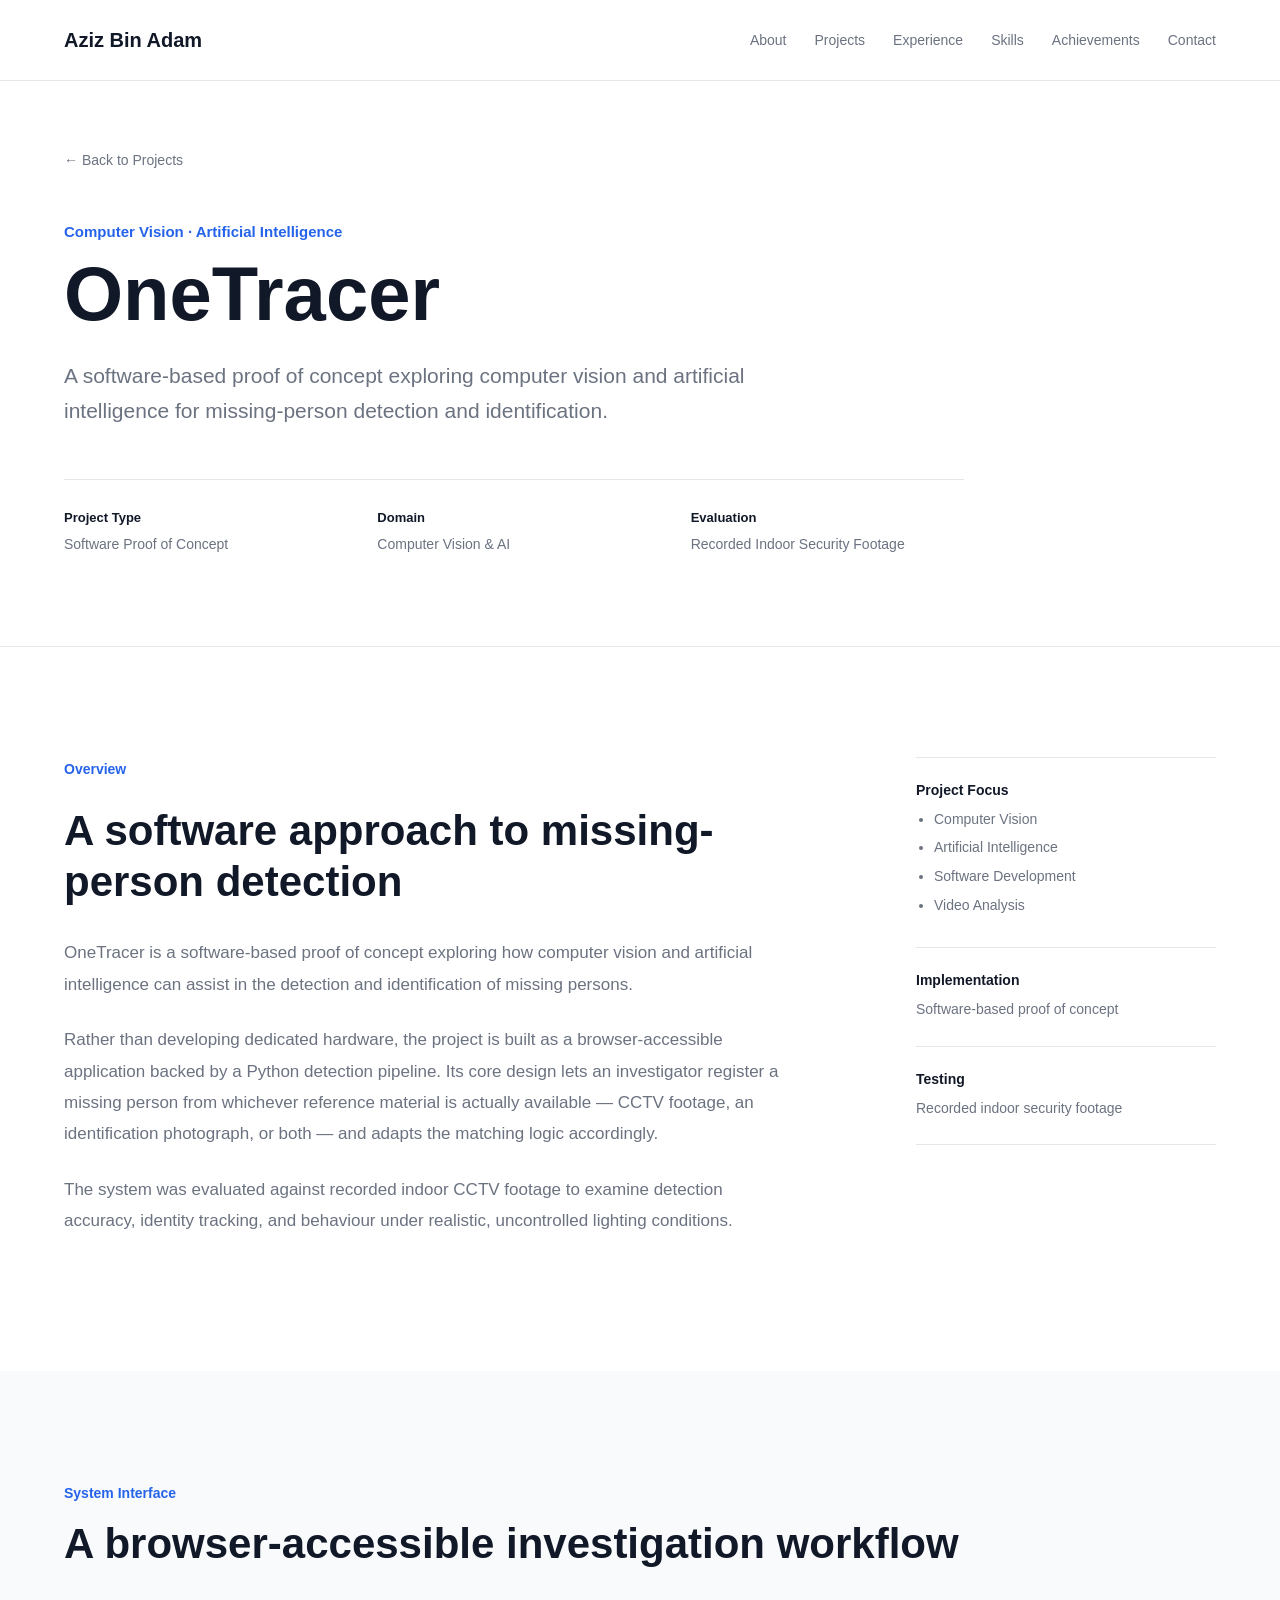
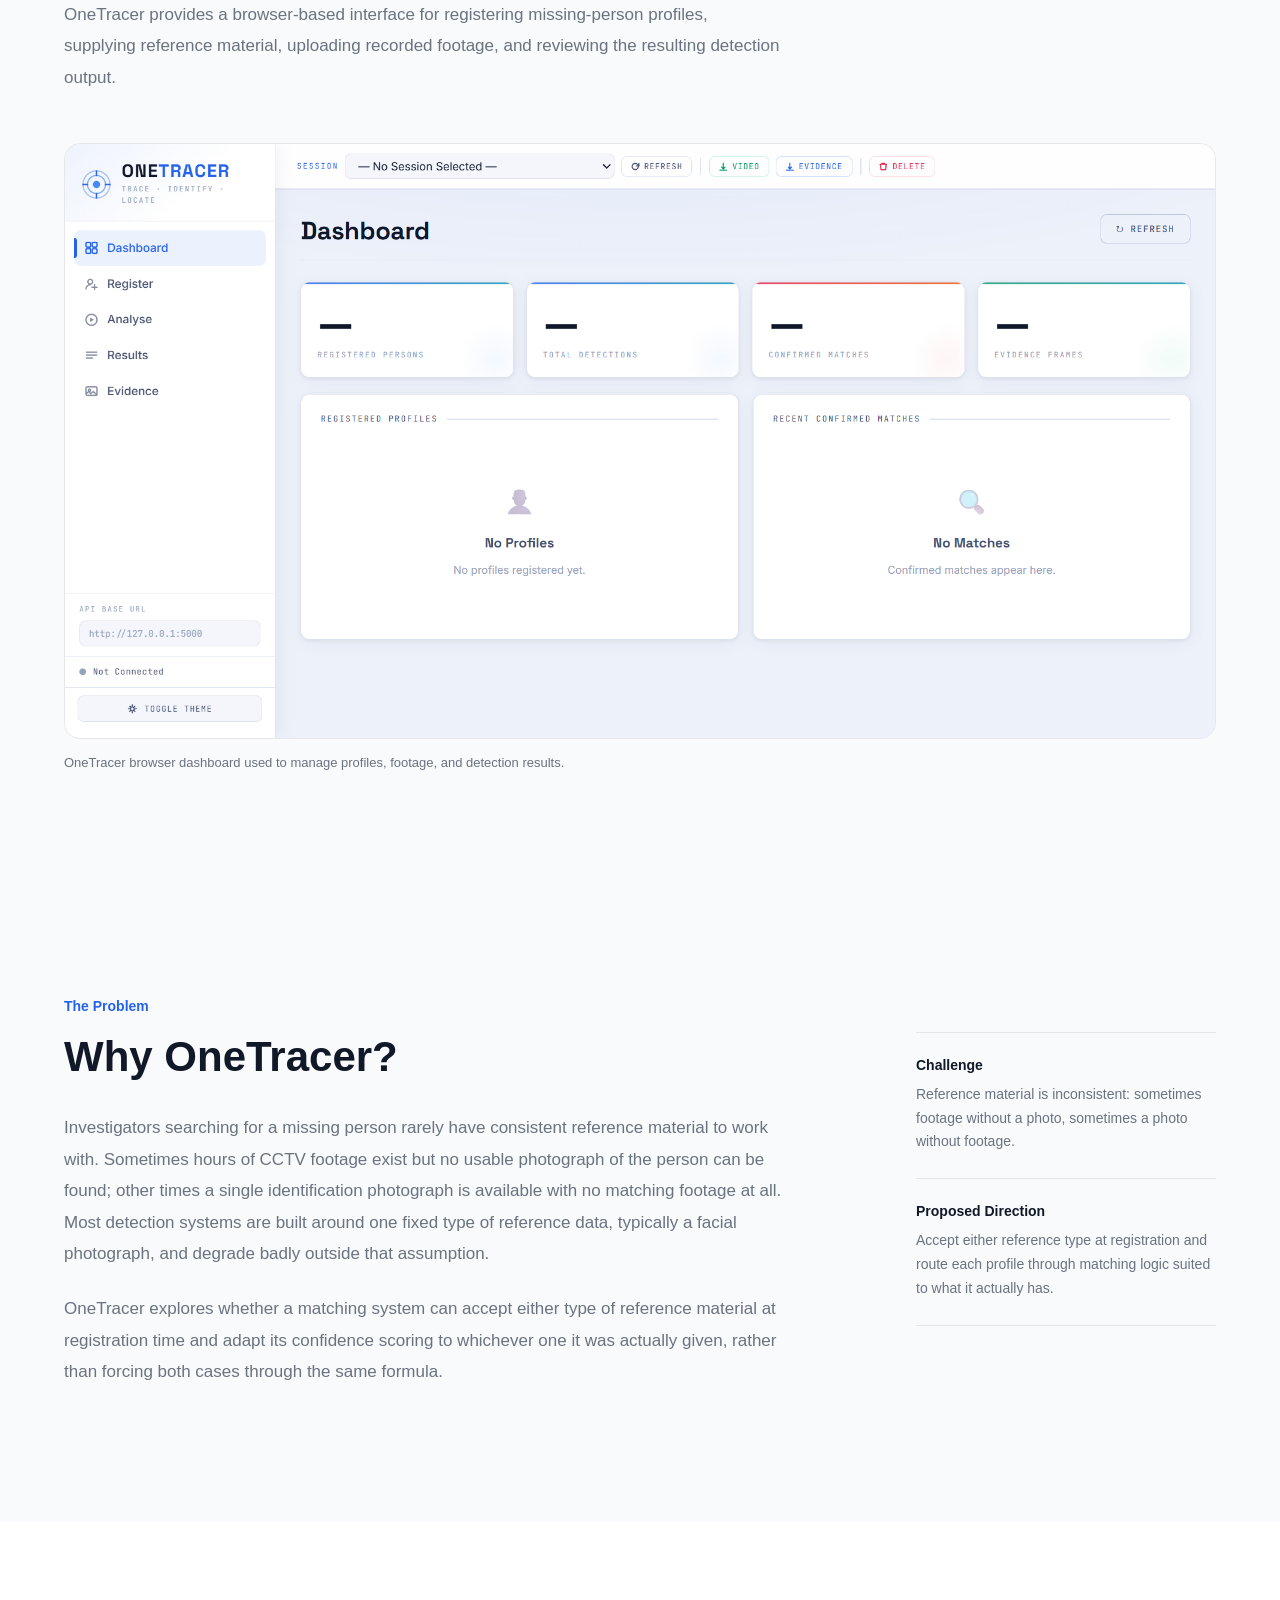
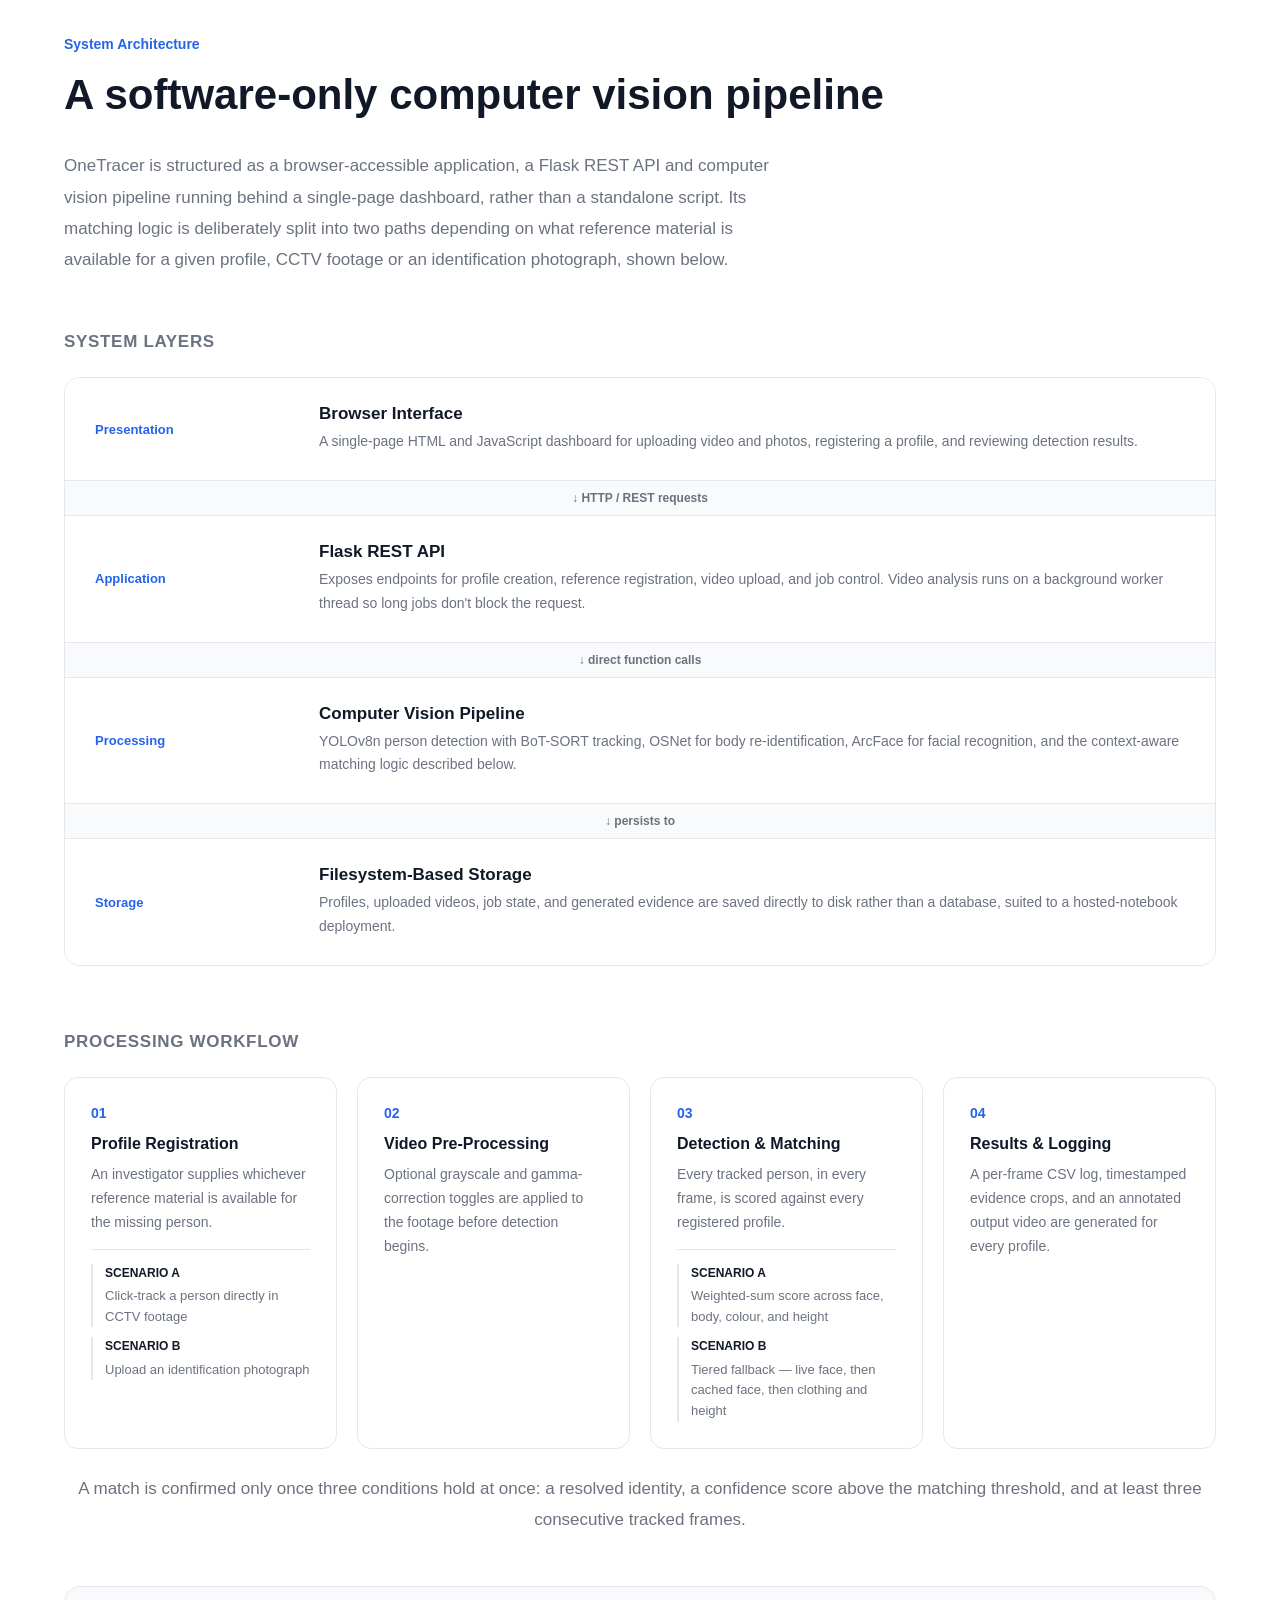
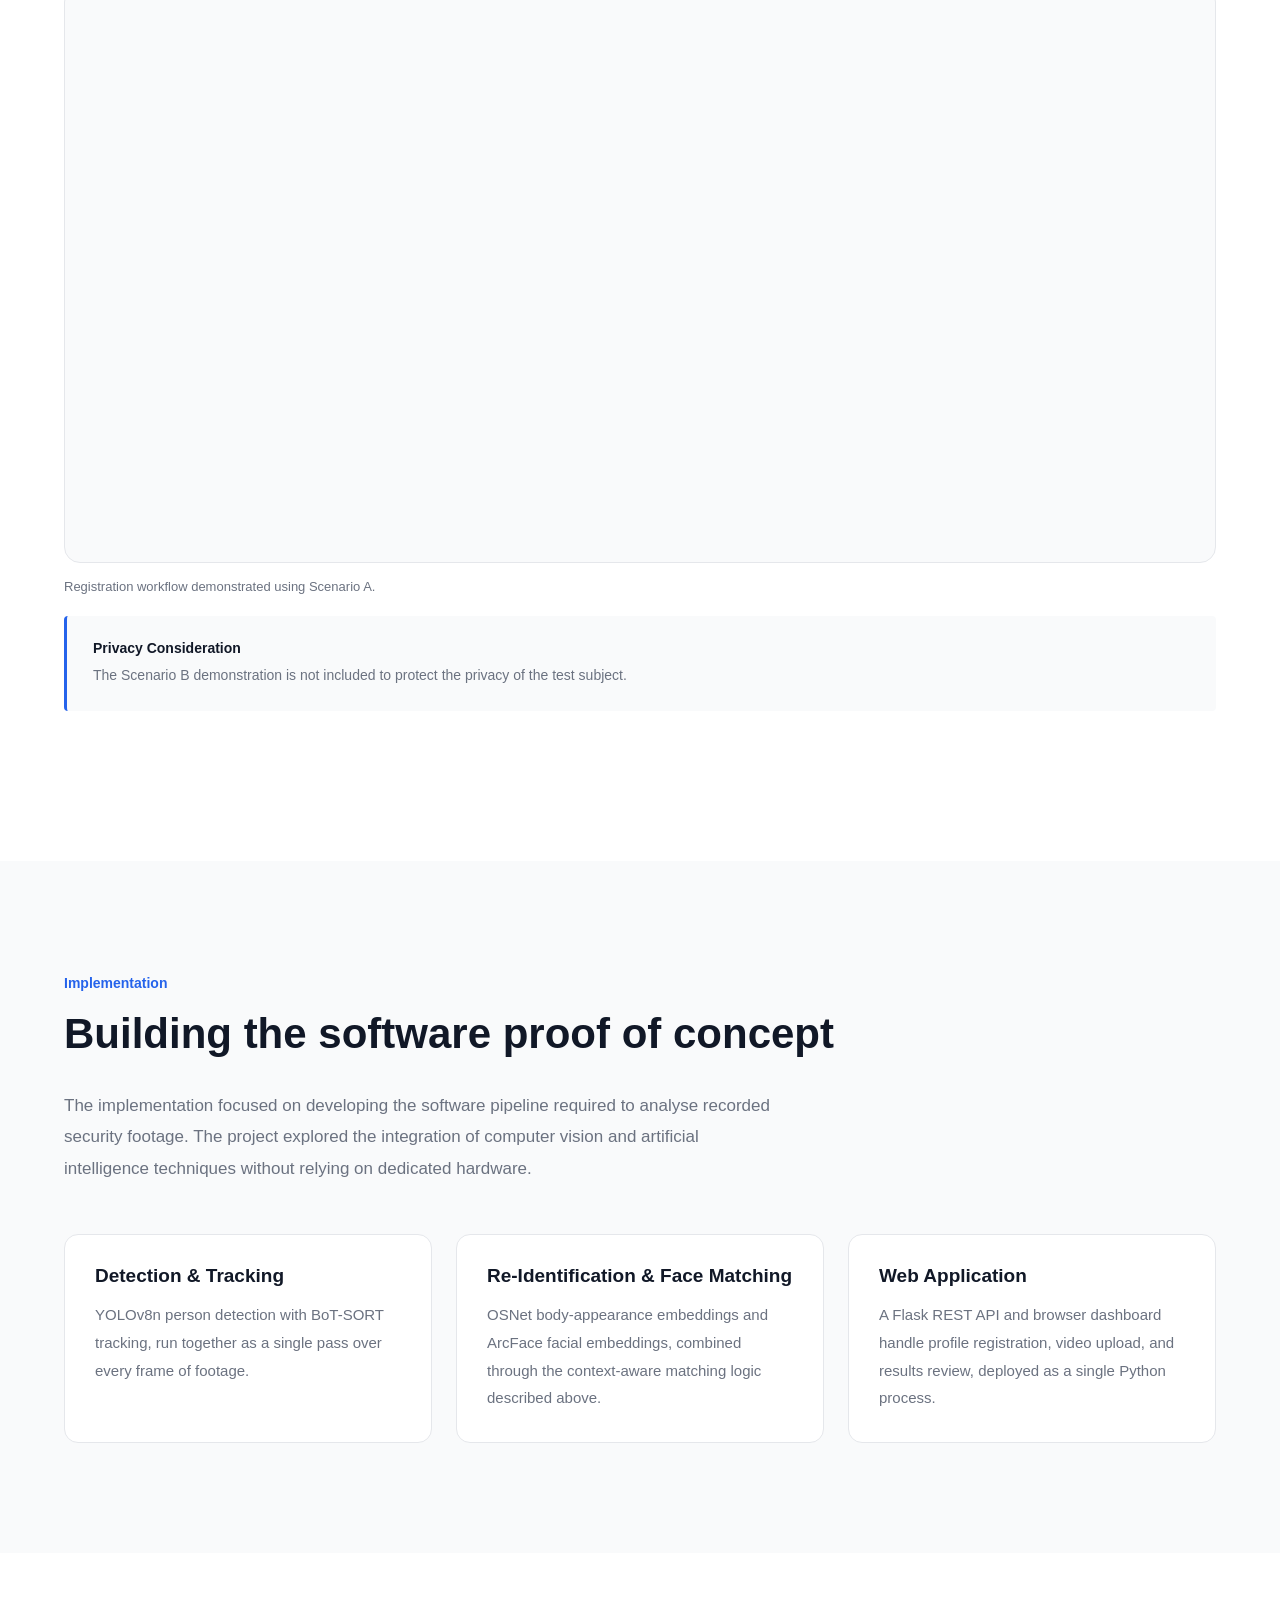
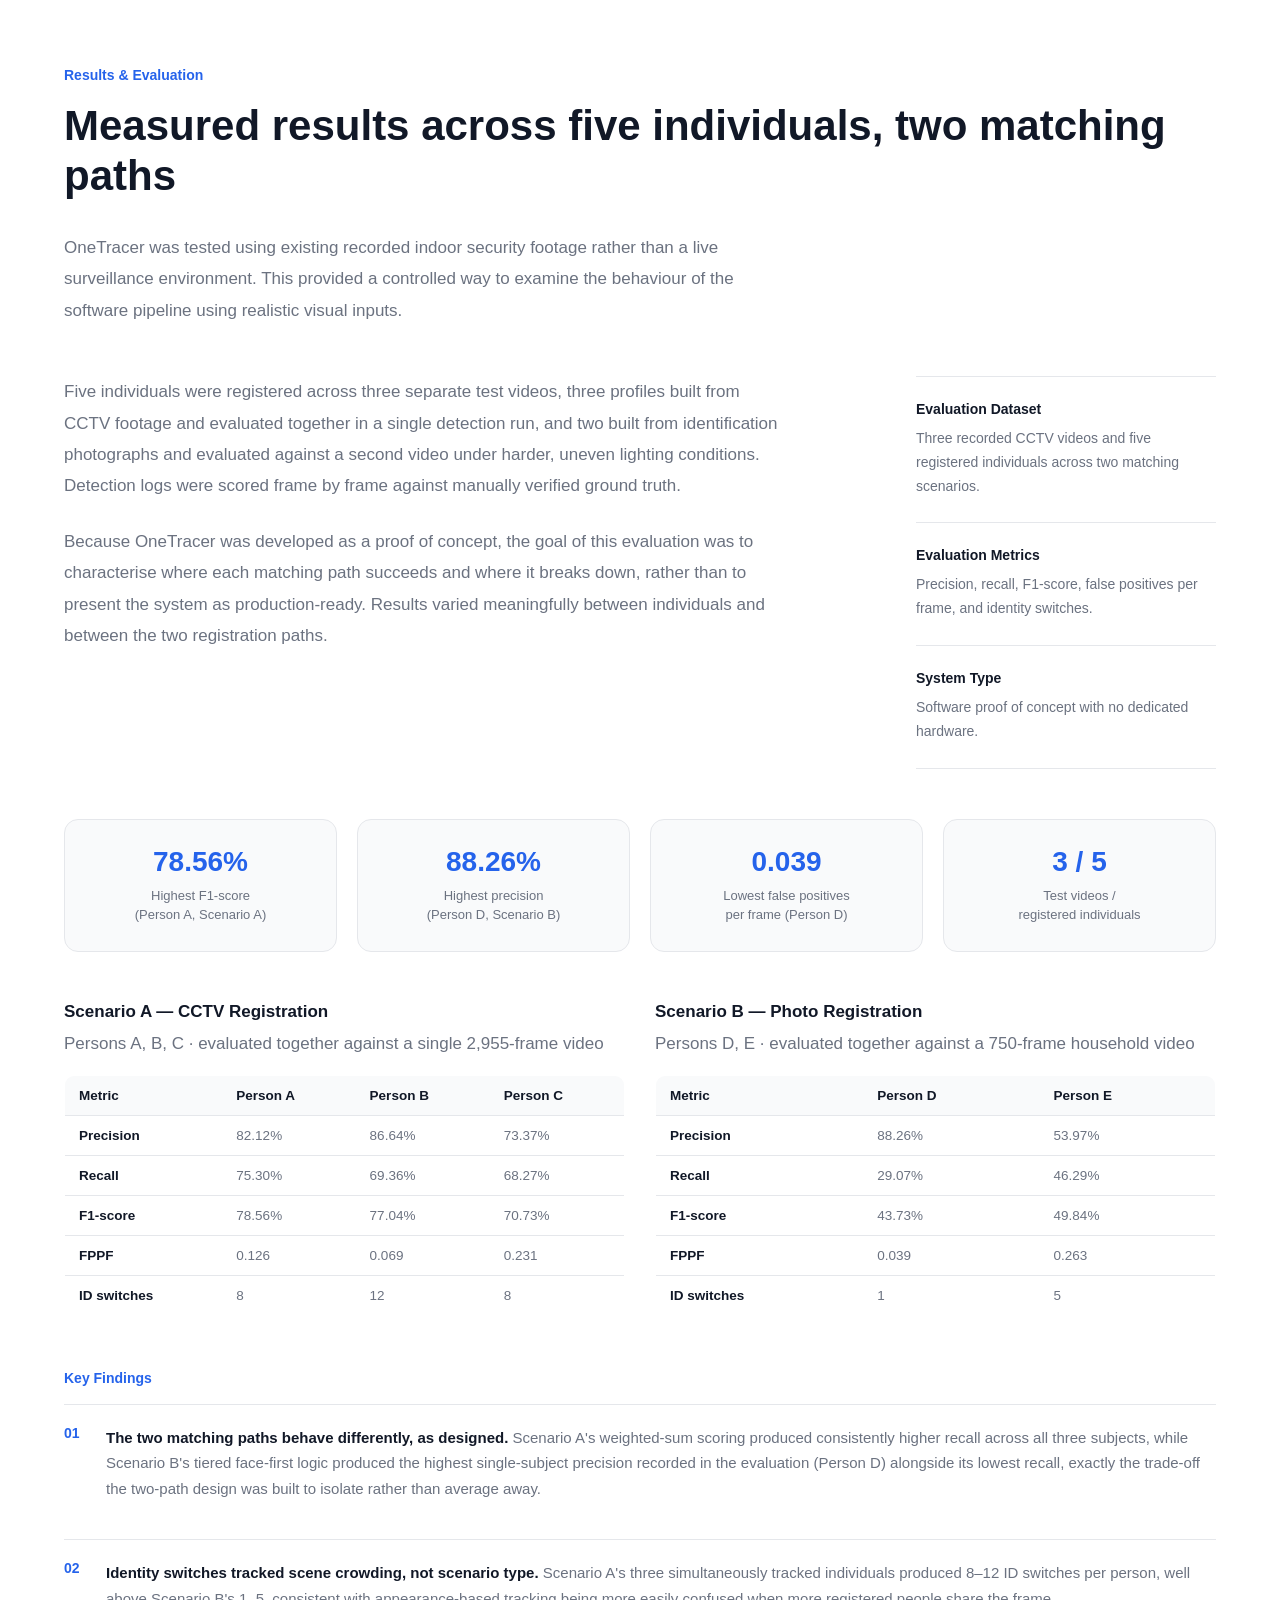
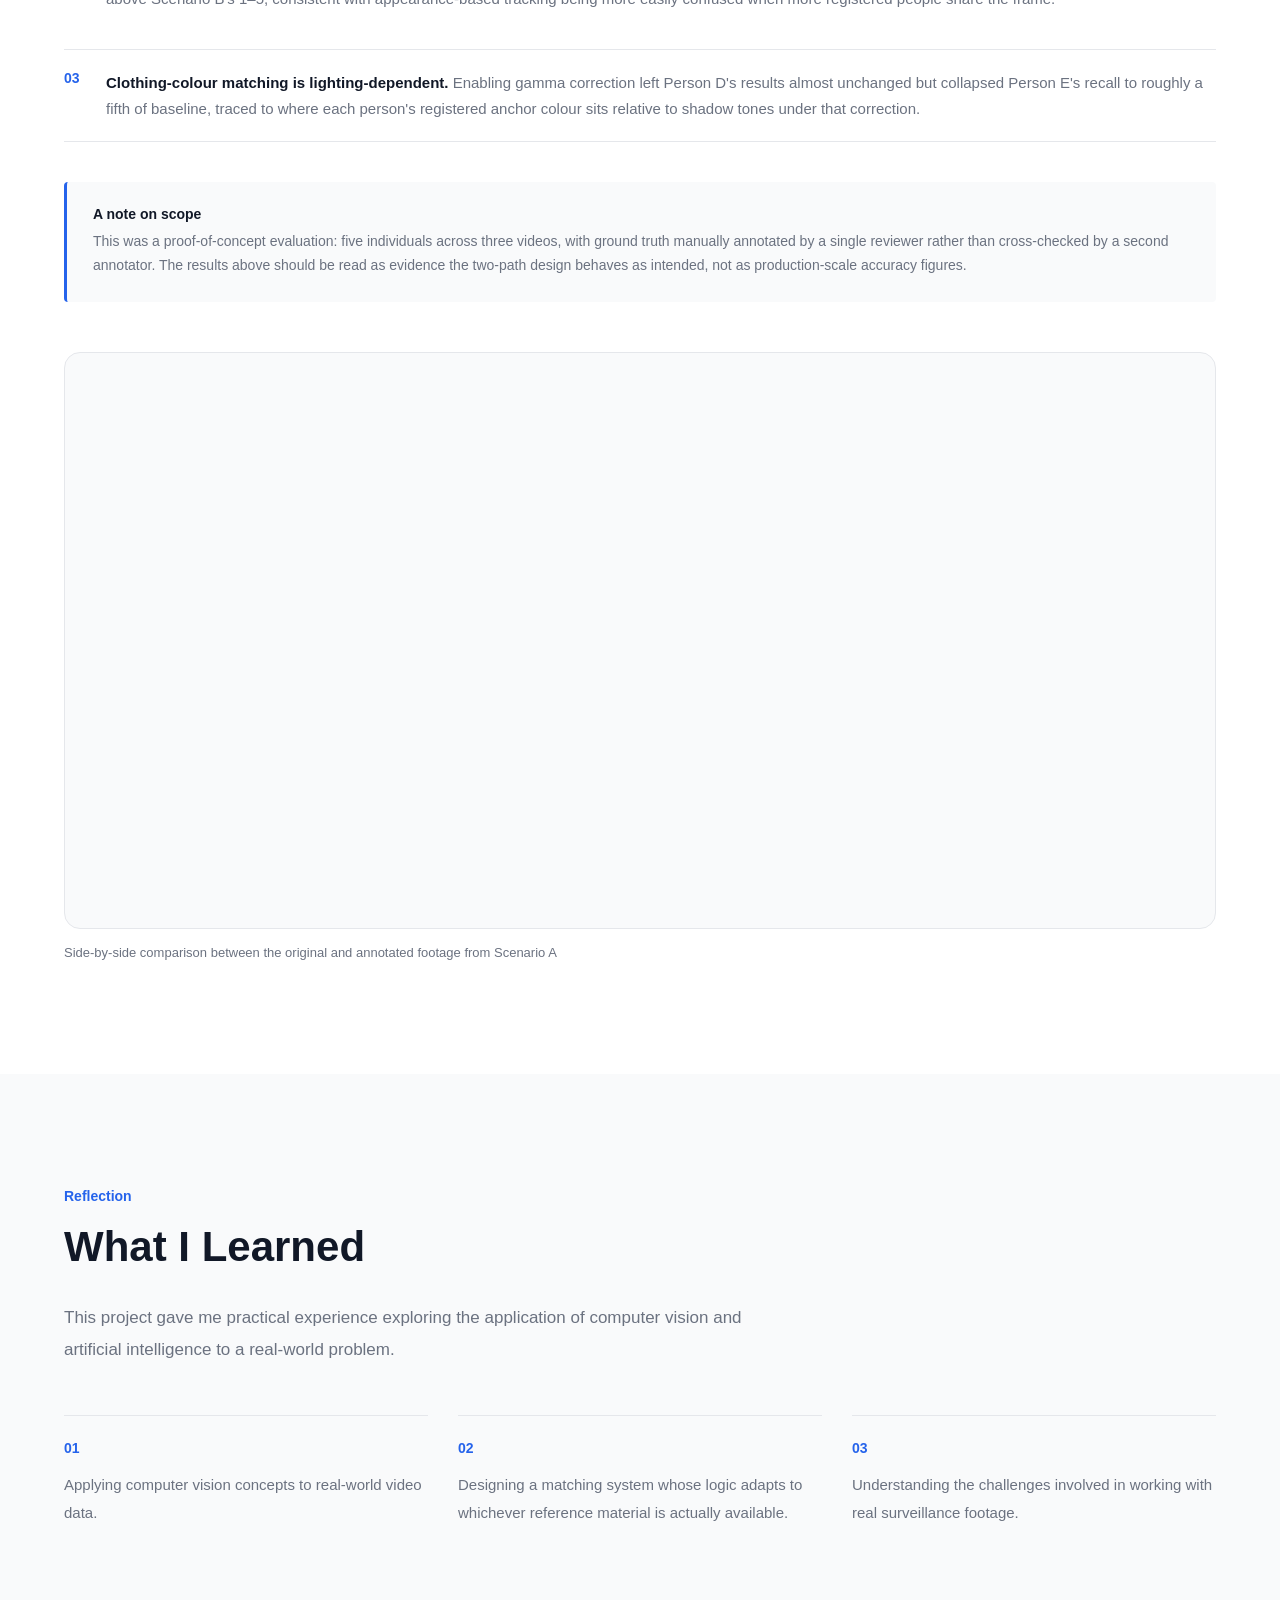
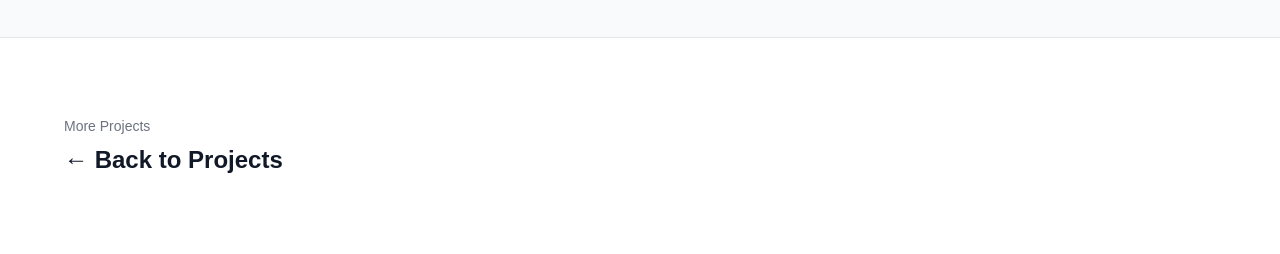
==== commit 7a89ad7c: "Media update on OneTracer Project Page" ====
--- a/projects/onetracer.html
+++ b/projects/onetracer.html
@@ -559,20 +559,40 @@
 
                         <figure class="project-media-item">
 
-                            <img
-                                src="../images/onetracer/registration.png"
-                                alt="OneTracer missing-person profile registration interface"
+                            <video
+                                class="project-video"
+                                autoplay
+                                loop
+                                muted
+                                playsinline
                             >
+                                <source
+                                    src="../images/onetracer/Registration-Scenario-A.mp4"
+                                    type="video/mp4"
+                                >
+                            </video>
 
                             <figcaption>
-                                Person Registration (a) and Scenario Selection (b)
+                                Registration workflow demonstrated using Scenario A.
                             </figcaption>
 
                         </figure>
 
-                    </div>
-                </div>
-
+                    </div><br>
+
+                    <div class="limitations-note">
+
+                        <h4>Privacy Consideration</h4>
+
+                        <p>
+                            The Scenario B demonstration is not included to protect the privacy
+                            of the test subject.
+                        </p>
+
+                    </div>
+                        
+                </div>
+            
             </div>
 
         </section>
@@ -909,14 +929,23 @@
 
                     <figure class="project-media-item">
 
-                        <img
-                            src="../images/onetracer/detection-result.png"
-                            alt="OneTracer detecting and tracking a person in recorded indoor CCTV footage"
-                        >
-
-                        <figcaption>
-                            OneTracer detection and tracking output from recorded indoor CCTV footage. Annotated detection frames (Baseline (a), multi-profile proximity (b))
-                        </figcaption>
+                        <video
+                                class="project-video"
+                                autoplay
+                                loop
+                                muted
+                                playsinline
+                            >
+                                <source
+                                    src="../images/onetracer/Result-Scenario-A.mp4"
+                                    type="video/mp4"
+                                >
+                            </video>
+
+                            <figcaption>
+                                Side-by-side comparison between 
+                                the original and annotated footage from Scenario A
+                            </figcaption>
 
                     </figure>
 
--- a/css/style.css
+++ b/css/style.css
@@ -315,34 +315,495 @@
 }
 
 /*
-   Projects
+   Technical Skills
 */
 
-.projects-grid {
+.skills-section {
+    background: var(--surface);
+}
+
+.skills-grid {
     display: grid;
 
     grid-template-columns: repeat(2, 1fr);
 
-    gap: 30px;
-}
-
-
-/* Project Card */
-
-.project-card {
+    gap: 24px;
+
+    margin-top: 50px;
+}
+
+
+/* Skill Card */
+
+.skill-card {
+    padding: 32px;
+
+    background: var(--background);
+
     border: 1px solid var(--border);
 
     border-radius: 16px;
-
-    overflow: hidden;
-
-    background: var(--background);
 
     transition:
         transform 0.2s ease,
         box-shadow 0.2s ease;
 }
 
+.skill-card:hover {
+    transform: translateY(-4px);
+
+    box-shadow:
+        0 12px 30px rgba(17, 24, 39, 0.08);
+}
+
+
+/* Skill Card Header */
+
+.skill-card-header {
+    display: flex;
+
+    align-items: flex-start;
+
+    gap: 16px;
+
+    margin-bottom: 16px;
+}
+
+.skill-number {
+    flex-shrink: 0;
+
+    color: var(--primary);
+
+    font-family: 'Poppins', sans-serif;
+
+    font-size: 13px;
+
+    font-weight: 700;
+
+    padding-top: 4px;
+}
+
+.skill-card h3 {
+    font-family: 'Poppins', sans-serif;
+
+    font-size: 20px;
+
+    line-height: 1.35;
+}
+
+
+/* Skill Description */
+
+.skill-card > p {
+    color: var(--secondary);
+
+    font-size: 14.5px;
+
+    line-height: 1.75;
+
+    margin-bottom: 24px;
+}
+
+
+/* Skill Tags */
+
+.skill-tags {
+    display: flex;
+
+    flex-wrap: wrap;
+
+    gap: 8px;
+}
+
+.skill-tags span {
+    padding: 7px 10px;
+
+    border: 1px solid var(--border);
+
+    border-radius: 6px;
+
+    color: var(--secondary);
+
+    background: var(--background);
+
+    font-size: 12px;
+
+    line-height: 1.3;
+}
+
+/*
+   Achievements
+*/
+
+/* Achievement Groups */
+
+.achievement-group {
+    margin-top: 60px;
+}
+
+.achievement-group:first-of-type {
+    margin-top: 50px;
+}
+
+.achievement-group-heading {
+    margin-bottom: 30px;
+}
+
+.achievement-group-label {
+    color: var(--primary) !important;
+
+    font-size: 13px !important;
+
+    font-weight: 700;
+
+    text-transform: uppercase;
+
+    letter-spacing: 0.04em;
+
+    margin-bottom: 8px !important;
+}
+
+.achievement-group-heading h3 {
+    font-family: 'Poppins', sans-serif;
+
+    font-size: 24px;
+
+    line-height: 1.3;
+
+    color: var(--text);
+}
+
+
+/* Awards Grid */
+
+.achievement-grid {
+    display: grid;
+
+    grid-template-columns: repeat(3, 1fr);
+
+    gap: 24px;
+}
+
+
+/* Achievement Card */
+
+.achievement-card {
+    display: flex;
+
+    flex-direction: column;
+
+    padding: 30px;
+
+    background: var(--background);
+
+    border: 1px solid var(--border);
+
+    border-radius: 14px;
+
+    transition:
+        transform 0.2s ease,
+        box-shadow 0.2s ease;
+}
+
+.achievement-card:hover {
+    transform: translateY(-3px);
+
+    box-shadow:
+        0 10px 25px rgba(17, 24, 39, 0.07);
+}
+
+
+/* Achievement Icon */
+
+.achievement-icon {
+    width: 52px;
+    height: 52px;
+
+    display: flex;
+
+    align-items: center;
+    justify-content: center;
+
+    margin-bottom: 24px;
+
+    background: var(--surface);
+
+    border: 1px solid var(--border);
+
+    border-radius: 12px;
+
+    color: var(--primary);
+
+    font-family: 'Poppins', sans-serif;
+
+    font-size: 15px;
+
+    font-weight: 700;
+}
+
+
+/* Achievement Content */
+
+.achievement-content {
+    display: flex;
+
+    flex-direction: column;
+
+    height: 100%;
+}
+
+.achievement-type {
+    color: var(--primary) !important;
+
+    font-size: 12px !important;
+
+    font-weight: 700;
+
+    text-transform: uppercase;
+
+    letter-spacing: 0.03em;
+
+    margin-bottom: 8px !important;
+}
+
+.achievement-content h4 {
+    font-family: 'Poppins', sans-serif;
+
+    color: var(--text);
+
+    font-size: 19px;
+
+    line-height: 1.4;
+
+    margin-bottom: 8px;
+}
+
+.achievement-issuer {
+    color: var(--secondary) !important;
+
+    font-size: 13px !important;
+
+    line-height: 1.6 !important;
+
+    margin-bottom: 18px !important;
+}
+
+.achievement-description {
+    color: var(--secondary) !important;
+
+    font-size: 14px !important;
+
+    line-height: 1.7 !important;
+
+    margin-bottom: 24px !important;
+}
+
+
+/* Achievement Metadata */
+
+.achievement-meta {
+    display: flex;
+
+    flex-wrap: wrap;
+
+    gap: 8px;
+
+    margin-top: auto;
+
+    padding-top: 18px;
+
+    border-top: 1px solid var(--border);
+}
+
+.achievement-meta span {
+    color: var(--secondary);
+
+    font-size: 12px;
+
+    line-height: 1.4;
+}
+
+.achievement-meta span + span {
+    padding-left: 9px;
+
+    border-left: 1px solid var(--border);
+}
+
+
+/* Certifications */
+
+.certifications-group {
+    margin-top: 90px;
+}
+
+.certification-grid {
+    display: grid;
+
+    grid-template-columns: repeat(2, 1fr);
+
+    gap: 18px;
+}
+
+.certification-card {
+    padding: 26px 28px;
+
+    background: var(--surface);
+
+    border: 1px solid var(--border);
+
+    border-radius: 12px;
+
+    transition:
+        border-color 0.2s ease,
+        transform 0.2s ease;
+}
+
+.certification-card:hover {
+    border-color: var(--primary);
+
+    transform: translateY(-2px);
+}
+
+
+/* Certification Header */
+
+.certification-top {
+    display: flex;
+
+    justify-content: space-between;
+
+    align-items: center;
+
+    gap: 20px;
+
+    margin-bottom: 16px;
+}
+
+.certification-category {
+    color: var(--primary);
+
+    font-size: 11px;
+
+    font-weight: 700;
+
+    text-transform: uppercase;
+
+    letter-spacing: 0.04em;
+}
+
+.certification-year {
+    color: var(--secondary);
+
+    font-size: 12px;
+
+    white-space: nowrap;
+}
+
+
+/* Certification Content */
+
+.certification-card h4 {
+    font-family: 'Poppins', sans-serif;
+
+    color: var(--text);
+
+    font-size: 17px;
+
+    line-height: 1.45;
+
+    margin-bottom: 7px;
+}
+
+.certification-card > p {
+    color: var(--secondary);
+
+    font-size: 13px;
+
+    line-height: 1.6;
+
+    margin-bottom: 16px;
+}
+
+.certification-status {
+    display: inline-block;
+
+    color: var(--secondary);
+
+    font-size: 11px;
+
+    padding-top: 12px;
+
+    border-top: 1px solid var(--border);
+}
+
+
+/* Wide Certification */
+
+.certification-card-wide {
+    grid-column: span 2;
+}
+
+
+/* Google Coursework List */
+
+.certification-list {
+    display: flex;
+
+    flex-wrap: wrap;
+
+    gap: 8px;
+
+    margin-top: 18px;
+
+    padding-top: 16px;
+
+    border-top: 1px solid var(--border);
+}
+
+.certification-list span {
+    padding: 6px 9px;
+
+    background: var(--background);
+
+    border: 1px solid var(--border);
+
+    border-radius: 6px;
+
+    color: var(--secondary);
+
+    font-size: 11.5px;
+
+    line-height: 1.4;
+}
+
+/*
+   Projects
+*/
+
+.projects-grid {
+    display: grid;
+
+    grid-template-columns: repeat(2, 1fr);
+
+    gap: 30px;
+}
+
+/* Project Card */
+
+.project-card {
+    border: 1px solid var(--border);
+
+    border-radius: 16px;
+
+    overflow: hidden;
+
+    background: var(--background);
+
+    transition:
+        transform 0.2s ease,
+        box-shadow 0.2s ease;
+}
+
 .project-card:hover {
     transform: translateY(-4px);
 
@@ -350,7 +811,6 @@
         0 12px 30px rgba(17, 24, 39, 0.08);
 }
 
-
 /* Featured Project */
 
 .project-card.featured {
@@ -361,7 +821,6 @@
     grid-template-columns: 1.1fr 0.9fr;
 }
 
-
 /* Project Image */
 
 .project-image {
@@ -435,7 +894,6 @@
     margin-bottom: 24px;
 }
 
-
 /* Tags */
 
 .project-tags {
@@ -460,7 +918,6 @@
     font-size: 12px;
 }
 
-
 /* Project Link */
 
 .project-link {
@@ -487,6 +944,197 @@
 
 .project-link:hover span {
     transform: translateX(4px);
+}
+
+/*
+   Professional Experience
+*/
+
+.experience-grid {
+    display: grid;
+
+    grid-template-columns: repeat(2, 1fr);
+
+    gap: 30px;
+
+    margin-top: 50px;
+}
+
+
+/* Experience Card */
+
+.experience-card {
+    padding: 32px;
+
+    background: var(--background);
+
+    border: 1px solid var(--border);
+
+    border-radius: 16px;
+
+    transition:
+        transform 0.2s ease,
+        box-shadow 0.2s ease;
+}
+
+.experience-card:hover {
+    transform: translateY(-4px);
+
+    box-shadow:
+        0 12px 30px rgba(17, 24, 39, 0.08);
+}
+
+
+/* Experience Header */
+
+.experience-card-header {
+    display: flex;
+
+    justify-content: space-between;
+
+    align-items: flex-start;
+
+    gap: 24px;
+
+    margin-bottom: 24px;
+}
+
+.experience-date {
+    color: var(--primary);
+
+    font-size: 13px;
+
+    font-weight: 600;
+
+    margin-bottom: 8px;
+}
+
+.experience-card h3 {
+    font-family: 'Poppins', sans-serif;
+
+    font-size: 21px;
+
+    line-height: 1.35;
+
+    margin-bottom: 6px;
+}
+
+.experience-company {
+    color: var(--secondary);
+
+    font-size: 15px;
+
+    line-height: 1.6;
+}
+
+.experience-location {
+    flex-shrink: 0;
+
+    color: var(--secondary);
+
+    font-size: 13px;
+
+    line-height: 1.5;
+
+    text-align: right;
+}
+
+
+/* Experience Description */
+
+.experience-card > p {
+    color: var(--secondary);
+
+    font-size: 15px;
+
+    line-height: 1.75;
+
+    margin-bottom: 24px;
+}
+
+
+/* Experience Highlight */
+
+.experience-highlight {
+    padding: 20px 22px;
+
+    background: var(--surface);
+
+    border-left: 3px solid var(--primary);
+
+    border-radius: 4px;
+
+    margin-bottom: 24px;
+}
+
+.experience-highlight strong {
+    display: block;
+
+    color: var(--text);
+
+    font-size: 13px;
+
+    font-weight: 700;
+
+    margin-bottom: 6px;
+}
+
+.experience-highlight p {
+    color: var(--secondary);
+
+    font-size: 14px;
+
+    line-height: 1.7;
+}
+
+
+/* Experience Tags */
+
+.experience-tags {
+    display: flex;
+
+    flex-wrap: wrap;
+
+    gap: 8px;
+
+    margin-bottom: 26px;
+}
+
+.experience-tags span {
+    padding: 6px 10px;
+
+    border: 1px solid var(--border);
+
+    border-radius: 6px;
+
+    color: var(--secondary);
+
+    font-size: 12px;
+
+    line-height: 1.4;
+}
+
+
+/* Experience Link */
+
+.card-link {
+    display: inline-flex;
+
+    align-items: center;
+
+    color: var(--text);
+
+    text-decoration: none;
+
+    font-size: 14px;
+
+    font-weight: 600;
+
+    transition: color 0.2s ease;
+}
+
+.card-link:hover {
+    color: var(--primary);
 }
 
 /* 
@@ -638,6 +1286,74 @@
         padding: 26px;
     }
 
+        /* Professional Experience */
+
+    .experience-grid {
+        grid-template-columns: 1fr;
+
+        gap: 20px;
+
+        margin-top: 40px;
+    }
+
+    .experience-card {
+        padding: 26px;
+    }
+
+    .experience-card-header {
+        flex-direction: column;
+
+        gap: 8px;
+
+        margin-bottom: 22px;
+    }
+
+    .experience-location {
+        text-align: left;
+    }
+
+    .experience-card h3 {
+        font-size: 19px;
+    }
+
+        /* Technical Skills */
+
+    .skills-grid {
+        grid-template-columns: 1fr;
+
+        gap: 18px;
+    }
+
+    .skill-card {
+        padding: 26px;
+    }
+
+    /* Achievements */
+
+    .achievement-grid {
+        grid-template-columns: 1fr;
+    }
+
+    .achievement-card {
+        padding: 26px;
+    }
+
+    .certifications-group {
+        margin-top: 65px;
+    }
+
+    .certification-grid {
+        grid-template-columns: 1fr;
+    }
+
+    .certification-card-wide {
+        grid-column: span 1;
+    }
+
+    .certification-top {
+        align-items: flex-start;
+    }
+
 }
 
 /*
@@ -1529,6 +2245,23 @@
     line-height: 1.6;
 }
 
+/* Project Video */
+
+.project-video {
+    display: block;
+
+    width: 100%;
+    max-width: 100%;
+
+    height: auto;
+
+    border: 1px solid var(--border);
+
+    border-radius: 16px;
+
+    background: var(--surface);
+}
+
 /* Project Media Grid */
 
 .project-media-grid {
@@ -1610,6 +2343,174 @@
     color: var(--primary);
 }
 
+/* ========================================
+   Contact
+======================================== */
+
+.contact-section {
+    background: var(--surface);
+}
+
+.contact-section .section-heading {
+    max-width: 720px;
+
+    margin-bottom: 50px;
+}
+
+.contact-section h2 {
+    font-family: 'Poppins', sans-serif;
+
+    font-size: clamp(32px, 4vw, 42px);
+
+    line-height: 1.2;
+
+    margin-bottom: 20px;
+}
+
+.contact-grid {
+    display: grid;
+
+    grid-template-columns: repeat(3, 1fr);
+
+    gap: 20px;
+}
+
+.contact-card {
+    display: flex;
+
+    align-items: center;
+
+    gap: 18px;
+
+    min-height: 110px;
+
+    padding: 24px;
+
+    background: var(--background);
+
+    border: 1px solid var(--border);
+
+    border-radius: 14px;
+
+    text-decoration: none;
+
+    transition:
+        transform 0.2s ease,
+        box-shadow 0.2s ease,
+        border-color 0.2s ease;
+}
+
+.contact-card:hover {
+    transform: translateY(-3px);
+
+    border-color: var(--primary);
+
+    box-shadow:
+        0 10px 25px rgba(17, 24, 39, 0.07);
+}
+
+.contact-card-icon {
+    width: 46px;
+    height: 46px;
+
+    flex-shrink: 0;
+
+    display: flex;
+
+    align-items: center;
+    justify-content: center;
+
+    border: 1px solid var(--border);
+
+    border-radius: 10px;
+
+    background: var(--surface);
+
+    color: var(--primary);
+
+    font-family: 'Poppins', sans-serif;
+
+    font-size: 16px;
+
+    font-weight: 700;
+}
+
+.contact-card-content {
+    display: flex;
+
+    flex-direction: column;
+
+    gap: 5px;
+
+    min-width: 0;
+
+    flex: 1;
+}
+
+.contact-card-label {
+    color: var(--text);
+
+    font-size: 14px;
+
+    font-weight: 700;
+}
+
+.contact-card-value {
+    color: var(--secondary);
+
+    font-size: 13px;
+
+    line-height: 1.5;
+
+    overflow-wrap: anywhere;
+}
+
+.contact-card-arrow {
+    flex-shrink: 0;
+
+    color: var(--primary);
+
+    font-size: 18px;
+
+    transition:
+        transform 0.2s ease;
+}
+
+.contact-card:hover .contact-card-arrow {
+    transform: translateX(4px);
+}
+
+
+/* Contact Responsive */
+
+@media (max-width: 900px) {
+
+    .contact-grid {
+        grid-template-columns: 1fr;
+    }
+
+    .contact-card {
+        min-height: 90px;
+    }
+
+}
+
+
+@media (max-width: 768px) {
+
+    .contact-section .section-heading {
+        margin-bottom: 35px;
+    }
+
+    .contact-grid {
+        gap: 14px;
+    }
+
+    .contact-card {
+        padding: 20px;
+    }
+
+}
 
 /* ========================================
    Project Page Responsive Design
@@ -1729,4 +2630,115 @@
         grid-template-columns: 1fr;
     }
 
+}
+
+/* ========================================
+   Footer
+======================================== */
+
+.site-footer {
+    border-top: 1px solid var(--border);
+
+    background: var(--background);
+}
+
+.footer-container {
+    display: flex;
+
+    justify-content: space-between;
+
+    align-items: center;
+
+    gap: 50px;
+
+    padding: 55px 0;
+}
+
+.footer-content {
+    max-width: 600px;
+}
+
+.footer-name {
+    font-family: 'Poppins', sans-serif;
+
+    color: var(--text);
+
+    font-size: 18px;
+
+    font-weight: 700;
+
+    margin-bottom: 8px;
+}
+
+.footer-description {
+    color: var(--secondary);
+
+    font-size: 13px;
+
+    line-height: 1.6;
+}
+
+.footer-links {
+    display: flex;
+
+    align-items: center;
+
+    gap: 24px;
+
+    flex-wrap: wrap;
+
+    justify-content: flex-end;
+}
+
+.footer-links a {
+    color: var(--secondary);
+
+    font-size: 13px;
+
+    font-weight: 500;
+
+    text-decoration: none;
+
+    transition: color 0.2s ease;
+}
+
+.footer-links a:hover {
+    color: var(--primary);
+}
+
+.footer-bottom {
+    padding: 20px 0;
+
+    border-top: 1px solid var(--border);
+}
+
+.footer-bottom p {
+    color: var(--secondary);
+
+    font-size: 12px;
+
+    line-height: 1.5;
+}
+
+
+/* Footer Responsive */
+
+@media (max-width: 768px) {
+
+    .footer-container {
+        flex-direction: column;
+
+        align-items: flex-start;
+
+        gap: 30px;
+
+        padding: 45px 0;
+    }
+
+    .footer-links {
+        justify-content: flex-start;
+
+        gap: 18px;
+    }
+
 }
